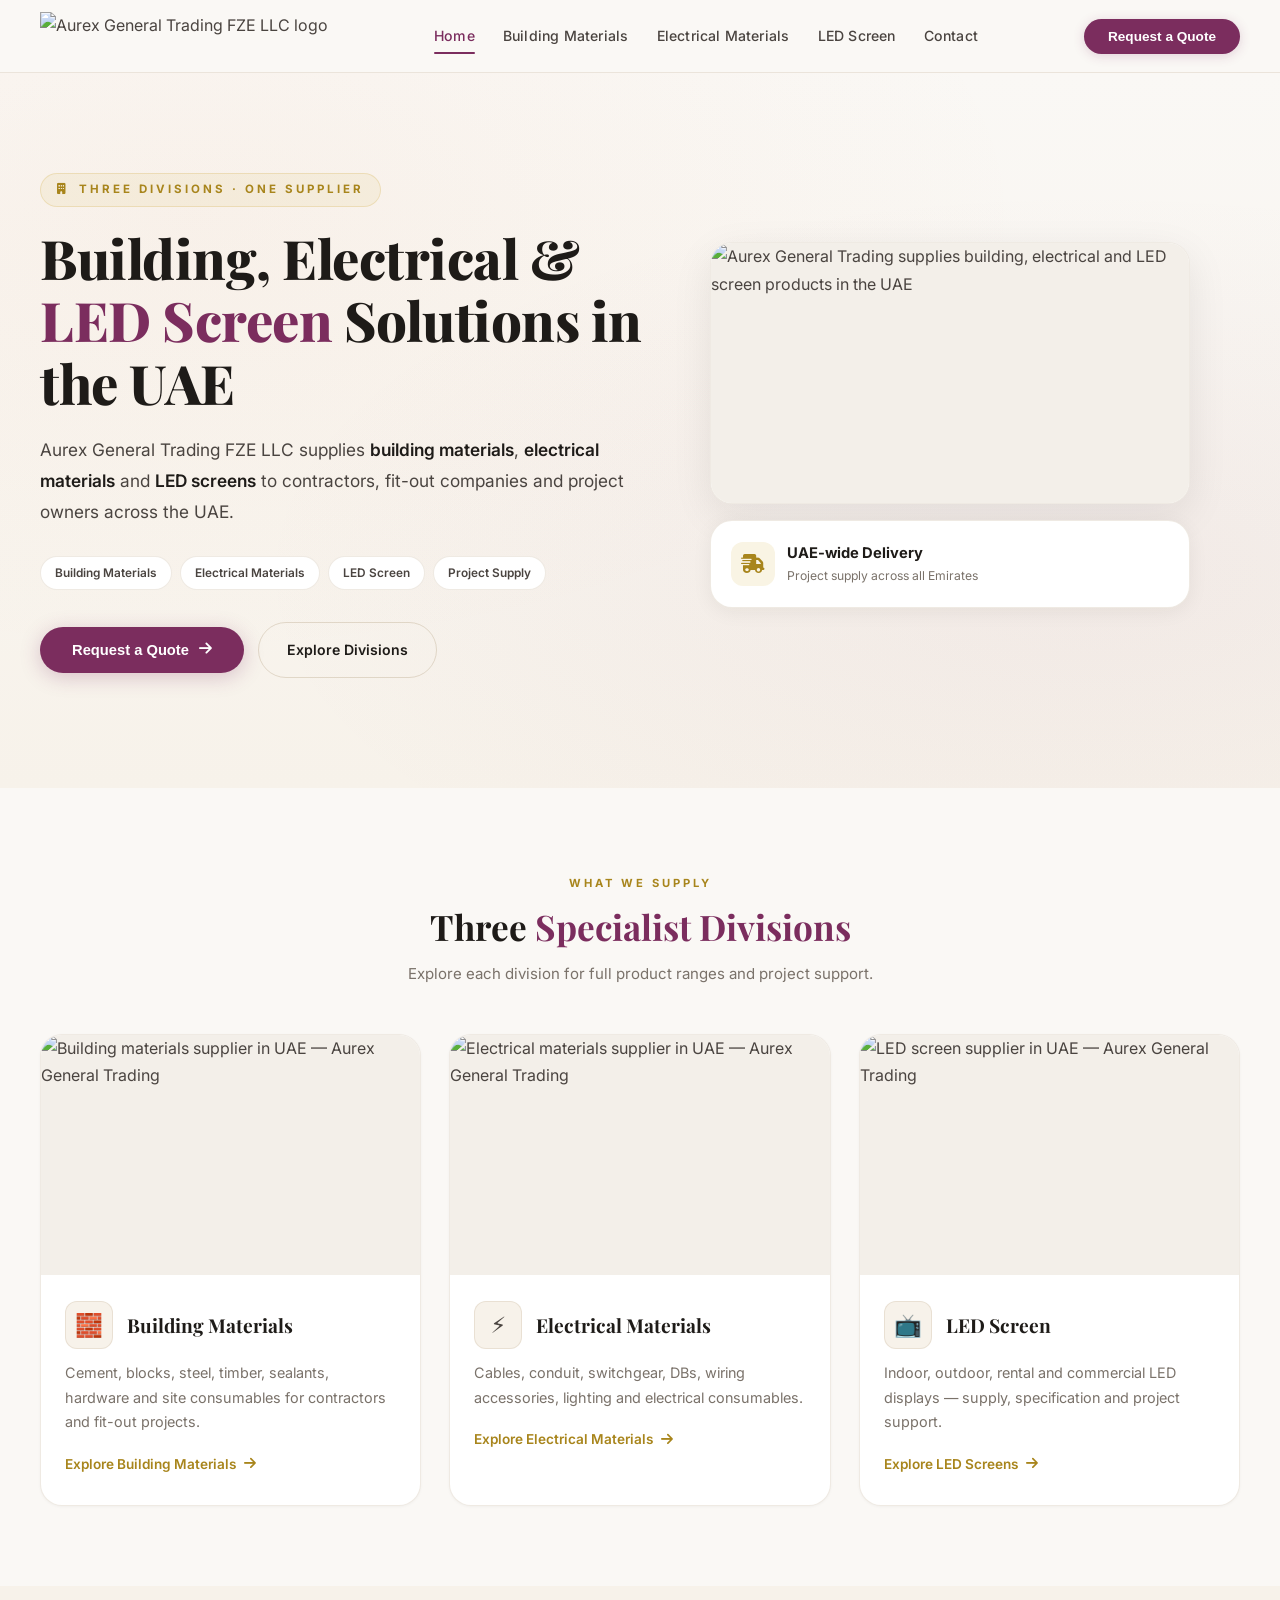
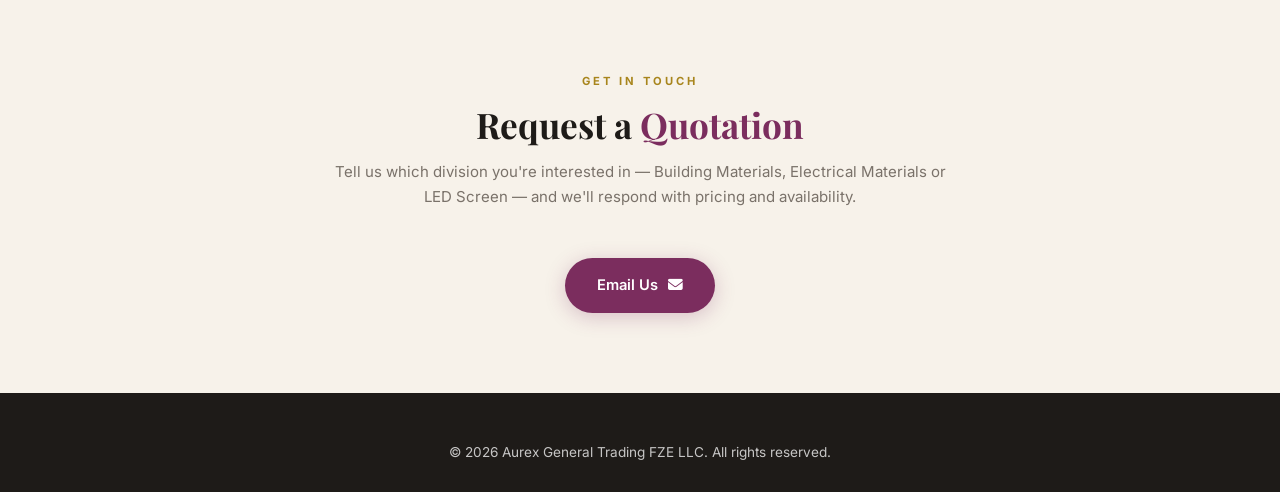
==== index.html @ 094a1a37 "Update index.html" ====
<!DOCTYPE html>
<html lang="en">
<head>
  <meta charset="UTF-8">
  <meta name="viewport" content="width=device-width, initial-scale=1.0, viewport-fit=cover">
  <title>Electrical, Building Materials & LED Screen Supplier in UAE | Aurex</title>
  <meta name="description" content="Aurex General Trading FZE LLC supplies building materials, electrical materials and LED screens across the UAE. Three specialist divisions — request a quotation.">
  <meta name="keywords" content="building materials supplier UAE, electrical materials supplier UAE, LED screen supplier UAE, Aurex General Trading">
  <meta name="robots" content="index, follow, max-image-preview:large">
  <meta name="author" content="Aurex General Trading FZE LLC">
  <meta name="theme-color" content="#7b2d5e">
  <link rel="canonical" href="https://aurexgeneraltrading.com/">

  <meta property="og:type" content="website">
  <meta property="og:url" content="https://aurexgeneraltrading.com/">
  <meta property="og:title" content="Electrical, Building Materials & LED Screen Supplier in UAE | Aurex">
  <meta property="og:description" content="Building materials, electrical materials and LED screens supplied across the UAE.">
  <meta property="og:image" content="https://aurexgeneraltrading.com/images/hero.jpg">
  <meta property="og:site_name" content="Aurex General Trading FZE LLC">
  <meta property="og:locale" content="en_AE">

  <meta name="twitter:card" content="summary_large_image">
  <meta name="twitter:title" content="Electrical, Building Materials & LED Screen Supplier in UAE | Aurex">
  <meta name="twitter:description" content="Three specialist divisions: Building Materials, Electrical Materials, LED Screen.">
  <meta name="twitter:image" content="https://aurexgeneraltrading.com/images/hero.jpg">

  <link rel="preconnect" href="https://fonts.googleapis.com">
  <link rel="preconnect" href="https://fonts.gstatic.com" crossorigin>
  <link href="https://fonts.googleapis.com/css2?family=Inter:opsz,wght@14..32,300;14..32,400;14..32,500;14..32,600;14..32,700;14..32,800&family=Playfair+Display:wght@600;700;800&display=swap" rel="stylesheet">
  <link rel="stylesheet" href="https://cdnjs.cloudflare.com/ajax/libs/font-awesome/6.5.0/css/all.min.css">
  <link rel="stylesheet" href="css/style.css">

  <script type="application/ld+json">
  {
    "@context": "https://schema.org",
    "@type": "Organization",
    "name": "Aurex General Trading FZE LLC",
    "url": "https://aurexgeneraltrading.com",
    "logo": "https://aurexgeneraltrading.com/images/logo.png",
    "description": "Supplier of building materials, electrical materials and LED screens in the UAE.",
    "address": {
      "@type": "PostalAddress",
      "addressCountry": "AE"
    }
  }
  </script>
</head>
<body>

  <header class="navbar" id="navbar">
    <nav class="nav-inner">
      <a href="/" class="nav-logo"><img src="images/logo.png" alt="Aurex General Trading FZE LLC logo"></a>
      <div class="nav-links">
        <a href="/" class="active">Home</a>
        <a href="building-materials.html">Building Materials</a>
        <a href="electrical-materials.html">Electrical Materials</a>
        <a href="led-screen.html">LED Screen</a>
        <a href="#contact">Contact</a>
      </div>
      <button class="nav-cta" onclick="location.href='#contact'">Request a Quote</button>
      <button class="menu-toggle" id="menuToggle" aria-label="Open menu" aria-expanded="false">
        <span></span><span></span><span></span>
      </button>
    </nav>
  </header>

  <div class="page-overlay" id="pageOverlay"></div>
  <aside class="mobile-panel" id="mobilePanel" aria-hidden="true">
    <button class="panel-close" id="panelClose" aria-label="Close menu">&times;</button>
    <a href="/">Home</a>
    <a href="building-materials.html">Building Materials</a>
    <a href="electrical-materials.html">Electrical Materials</a>
    <a href="led-screen.html">LED Screen</a>
    <a href="#contact">Contact</a>
    <a href="#contact" class="panel-cta">Request a Quote</a>
  </aside>

  <section class="hero">
    <div class="container">
      <div class="hero-grid">
        <div class="hero-content">
          <span class="hero-eyebrow"><i class="fa-solid fa-building"></i> Three Divisions · One Supplier</span>
          <h1>Building, Electrical &amp; <em>LED Screen</em> Solutions in the UAE</h1>
          <p class="hero-lead">
            Aurex General Trading FZE LLC supplies <strong>building materials</strong>,
            <strong>electrical materials</strong> and <strong>LED screens</strong> to
            contractors, fit-out companies and project owners across the UAE.
          </p>
          <div class="hero-tags">
            <span>Building Materials</span>
            <span>Electrical Materials</span>
            <span>LED Screen</span>
            <span>Project Supply</span>
          </div>
          <div class="hero-actions">
            <button class="btn-main" onclick="location.href='#contact'">
              Request a Quote <i class="fa-solid fa-arrow-right"></i>
            </button>
            <a href="#divisions" class="btn-ghost">Explore Divisions</a>
          </div>
        </div>
        <div class="hero-visual">
          <div class="hero-image-card">
            <img src="images/hero.jpg" alt="Aurex General Trading supplies building, electrical and LED screen products in the UAE">
          </div>
          <div class="visual-card">
            <div class="vc-header">
              <div class="vc-icon gold"><i class="fa-solid fa-truck-fast"></i></div>
              <div>
                <div class="vc-title">UAE-wide Delivery</div>
                <div class="vc-sub">Project supply across all Emirates</div>
              </div>
            </div>
          </div>
        </div>
      </div>
    </div>
  </section>

  <section class="section" id="divisions">
    <div class="container">
      <div class="section-head">
        <span class="tag">What We Supply</span>
        <h2>Three <em>Specialist Divisions</em></h2>
        <p>Explore each division for full product ranges and project support.</p>
      </div>
      <div class="category-grid">
        <a href="building-materials.html" class="cat-card">
          <img src="images/building-materials.jpg" alt="Building materials supplier in UAE — Aurex General Trading" class="cat-card-image" loading="lazy">
          <div class="cat-card-body">
            <div class="cat-head">
              <div class="cat-emoji">🧱</div>
              <h3>Building Materials</h3>
            </div>
            <p>Cement, blocks, steel, timber, sealants, hardware and site consumables for contractors and fit-out projects.</p>
            <span class="cat-link">Explore Building Materials <i class="fa-solid fa-arrow-right"></i></span>
          </div>
        </a>
        <a href="electrical-materials.html" class="cat-card">
          <img src="images/electrical-materials.jpg" alt="Electrical materials supplier in UAE — Aurex General Trading" class="cat-card-image" loading="lazy">
          <div class="cat-card-body">
            <div class="cat-head">
              <div class="cat-emoji">⚡</div>
              <h3>Electrical Materials</h3>
            </div>
            <p>Cables, conduit, switchgear, DBs, wiring accessories, lighting and electrical consumables.</p>
            <span class="cat-link">Explore Electrical Materials <i class="fa-solid fa-arrow-right"></i></span>
          </div>
        </a>
        <a href="led-screen.html" class="cat-card">
          <img src="images/led-screen.jpg" alt="LED screen supplier in UAE — Aurex General Trading" class="cat-card-image" loading="lazy">
          <div class="cat-card-body">
            <div class="cat-head">
              <div class="cat-emoji">📺</div>
              <h3>LED Screen</h3>
            </div>
            <p>Indoor, outdoor, rental and commercial LED displays — supply, specification and project support.</p>
            <span class="cat-link">Explore LED Screens <i class="fa-solid fa-arrow-right"></i></span>
          </div>
        </a>
      </div>
    </div>
  </section>

  <section class="section alt" id="contact">
    <div class="container">
      <div class="section-head">
        <span class="tag">Get in Touch</span>
        <h2>Request a <em>Quotation</em></h2>
        <p>Tell us which division you're interested in — Building Materials, Electrical Materials or LED Screen — and we'll respond with pricing and availability.</p>
      </div>
      <div style="text-align:center;">
        <a href="mailto:info@aurexgeneraltrading.com" class="btn-main">
          Email Us <i class="fa-solid fa-envelope"></i>
        </a>
      </div>
    </div>
  </section>

  <footer class="footer">
    <div class="container">
      <p>&copy; 2026 Aurex General Trading FZE LLC. All rights reserved.</p>
    </div>
  </footer>

  <script src="js/main.js"></script>
</body>
</html>
---- css/style.css ----
* { margin: 0; padding: 0; box-sizing: border-box; }

:root {
  --bg-page: #faf8f5;
  --bg-card: #ffffff;
  --bg-soft: #f3efe9;
  --bg-warm: #f7f2ea;
  --gold: #c9a227;
  --gold-dark: #a8851c;
  --gold-light: #e8d5a3;
  --plum: #7b2d5e;
  --plum-dark: #5c1f45;
  --text-dark: #1e1b18;
  --text-body: #4a4440;
  --text-soft: #7a726a;
  --border: rgba(180, 160, 130, 0.22);
  --border-strong: rgba(180, 160, 130, 0.35);
  --shadow-sm: 0 1px 3px rgba(30, 27, 24, 0.04);
  --shadow-md: 0 4px 20px rgba(30, 27, 24, 0.06);
  --shadow-lg: 0 12px 40px rgba(30, 27, 24, 0.08);
  --radius-sm: 8px;
  --radius-md: 14px;
  --radius-lg: 22px;
  --font-display: 'Playfair Display', Georgia, serif;
  --font-body: 'Inter', system-ui, sans-serif;
}

html { scroll-behavior: smooth; scroll-padding-top: 90px; }

body {
  font-family: var(--font-body);
  background-color: var(--bg-page);
  color: var(--text-body);
  line-height: 1.7;
  overflow-x: hidden;
  -webkit-font-smoothing: antialiased;
}

img { max-width: 100%; height: auto; display: block; }
a { text-decoration: none; color: inherit; }

.container { width: 100%; max-width: 1240px; margin: 0 auto; padding: 0 20px; }

/* ============ NAVBAR ============ */
.navbar {
  position: sticky; top: 0; z-index: 1000;
  background: rgba(250, 248, 245, 0.92);
  backdrop-filter: blur(20px);
  -webkit-backdrop-filter: blur(20px);
  border-bottom: 1px solid var(--border);
  transition: box-shadow 0.3s ease;
}
.navbar.scrolled { box-shadow: var(--shadow-md); }
.nav-inner {
  display: flex; align-items: center; justify-content: space-between;
  padding: 12px 20px; max-width: 1240px; margin: 0 auto;
}
.nav-logo { display: flex; align-items: center; gap: 12px; flex-shrink: 0; }
.nav-logo img { height: 48px; width: auto; object-fit: contain; }

.nav-links { display: none; align-items: center; gap: 28px; }
.nav-links a {
  font-size: 0.88rem; font-weight: 500; color: var(--text-body);
  letter-spacing: 0.2px; position: relative; padding: 4px 0;
  transition: color 0.25s ease;
}
.nav-links a::after {
  content: ''; position: absolute; bottom: -2px; left: 0;
  width: 0; height: 2px; background: var(--gold);
  transition: width 0.3s ease; border-radius: 2px;
}
.nav-links a:hover { color: var(--gold-dark); }
.nav-links a:hover::after { width: 100%; }
.nav-links a.active { color: var(--plum); }
.nav-links a.active::after { width: 100%; background: var(--plum); }

.nav-cta {
  display: none; background: var(--plum); color: #fff;
  padding: 10px 24px; border-radius: 50px;
  font-size: 0.85rem; font-weight: 600;
  transition: all 0.3s ease; border: none; cursor: pointer;
  box-shadow: 0 2px 12px rgba(123, 45, 94, 0.2);
}
.nav-cta:hover {
  background: var(--plum-dark); transform: translateY(-1px);
  box-shadow: 0 4px 20px rgba(123, 45, 94, 0.3);
}

.menu-toggle {
  display: flex; flex-direction: column; justify-content: center;
  align-items: center; gap: 5px; width: 42px; height: 42px;
  background: var(--bg-soft); border: 1px solid var(--border);
  border-radius: var(--radius-sm); cursor: pointer;
}
.menu-toggle span {
  display: block; width: 20px; height: 2px;
  background: var(--text-dark); border-radius: 2px;
}

.mobile-panel {
  position: fixed; top: 0; right: -100%;
  width: 85%; max-width: 340px; height: 100vh; height: 100dvh;
  background: var(--bg-card); z-index: 1002;
  padding: 72px 28px 32px;
  box-shadow: -12px 0 50px rgba(30, 27, 24, 0.12);
  transition: right 0.35s cubic-bezier(0.4, 0, 0.2, 1);
  overflow-y: auto;
}
.mobile-panel.open { right: 0; }
.mobile-panel a {
  display: block; padding: 16px 0; font-size: 1rem;
  font-weight: 500; color: var(--text-body);
  border-bottom: 1px solid var(--border);
}
.mobile-panel a:hover { color: var(--gold-dark); padding-left: 8px; }
.mobile-panel .panel-cta {
  display: block; margin-top: 28px; background: var(--plum);
  color: #fff; text-align: center; padding: 16px;
  border-radius: 50px; font-weight: 600; border-bottom: none;
}
.panel-close {
  position: absolute; top: 18px; right: 20px;
  width: 40px; height: 40px; background: var(--bg-soft);
  border: none; border-radius: 50%; font-size: 24px;
  color: var(--text-dark); cursor: pointer;
  display: flex; align-items: center; justify-content: center;
}
.page-overlay {
  position: fixed; inset: 0; background: rgba(30, 27, 24, 0.35);
  z-index: 1001; opacity: 0; visibility: hidden;
  transition: opacity 0.3s ease, visibility 0.3s ease;
}
.page-overlay.show { opacity: 1; visibility: visible; }

/* ============ HERO ============ */
.hero {
  padding: 72px 0 80px;
  background:
    radial-gradient(ellipse at 15% 20%, rgba(224, 123, 57, 0.05) 0%, transparent 55%),
    radial-gradient(ellipse at 85% 70%, rgba(123, 45, 94, 0.05) 0%, transparent 55%),
    linear-gradient(180deg, var(--bg-page) 0%, var(--bg-warm) 100%);
  position: relative;
}
.hero-grid { display: flex; flex-direction: column; gap: 48px; align-items: center; }
.hero-content { max-width: 680px; }
.hero-eyebrow {
  display: inline-flex; align-items: center; gap: 10px;
  font-size: 0.72rem; font-weight: 700; letter-spacing: 3px;
  text-transform: uppercase; color: var(--gold-dark);
  margin-bottom: 20px; padding: 6px 16px;
  background: rgba(201, 162, 39, 0.08); border-radius: 50px;
  border: 1px solid rgba(201, 162, 39, 0.2);
}
.hero h1 {
  font-family: var(--font-display); font-size: 2.3rem;
  font-weight: 800; line-height: 1.15; color: var(--text-dark);
  margin-bottom: 20px; letter-spacing: -0.5px;
}
.hero h1 em { font-style: normal; color: var(--plum); }
.hero-lead {
  font-size: 1rem; color: var(--text-body);
  line-height: 1.8; margin-bottom: 28px;
}
.hero-lead strong { color: var(--text-dark); font-weight: 600; }
.hero-tags { display: flex; flex-wrap: wrap; gap: 8px; margin-bottom: 32px; }
.hero-tags span {
  font-size: 0.74rem; font-weight: 600; color: var(--text-body);
  padding: 6px 14px; background: var(--bg-card);
  border: 1px solid var(--border); border-radius: 50px;
}
.hero-actions { display: flex; flex-wrap: wrap; gap: 14px; align-items: center; }

.btn-main {
  display: inline-flex; align-items: center; gap: 10px;
  background: var(--plum); color: #fff; padding: 15px 32px;
  border-radius: 50px; font-weight: 600; font-size: 0.92rem;
  border: none; cursor: pointer;
  transition: all 0.3s ease; box-shadow: 0 4px 20px rgba(123, 45, 94, 0.25);
}
.btn-main:hover {
  background: var(--plum-dark); transform: translateY(-2px);
  box-shadow: 0 8px 30px rgba(123, 45, 94, 0.35);
}
.btn-main i { transition: transform 0.3s ease; }
.btn-main:hover i { transform: translateX(4px); }

.btn-ghost {
  display: inline-flex; align-items: center; gap: 8px;
  background: transparent; color: var(--text-dark);
  padding: 15px 28px; border-radius: 50px; font-weight: 600;
  font-size: 0.88rem; border: 1.5px solid var(--border-strong);
  cursor: pointer; transition: all 0.3s ease;
}
.btn-ghost:hover {
  border-color: var(--gold); background: rgba(201, 162, 39, 0.06);
  color: var(--gold-dark);
}

.hero-visual { width: 100%; max-width: 480px; display: flex; flex-direction: column; gap: 16px; }
.hero-image-card {
  border-radius: var(--radius-lg); overflow: hidden;
  box-shadow: var(--shadow-lg); border: 1px solid var(--border);
  background: var(--bg-card);
}
.hero-image-card img { width: 100%; height: 260px; object-fit: cover; background: var(--bg-soft); }

.visual-card {
  background: var(--bg-card); border: 1px solid var(--border);
  border-radius: var(--radius-lg); padding: 20px;
  box-shadow: var(--shadow-md);
}
.visual-card .vc-header { display: flex; align-items: center; gap: 12px; }
.visual-card .vc-icon {
  width: 44px; height: 44px; border-radius: 12px;
  display: flex; align-items: center; justify-content: center;
  font-size: 1.2rem;
}
.vc-icon.gold { background: rgba(201, 162, 39, 0.12); color: var(--gold-dark); }
.visual-card .vc-title { font-weight: 700; font-size: 0.92rem; color: var(--text-dark); }
.visual-card .vc-sub { font-size: 0.76rem; color: var(--text-soft); }

/* ============ SECTION HEADS ============ */
.section-head { text-align: center; max-width: 640px; margin: 0 auto 48px; }
.section-head .tag {
  display: inline-block; font-size: 0.7rem; font-weight: 700;
  letter-spacing: 3px; text-transform: uppercase;
  color: var(--gold-dark); margin-bottom: 12px;
}
.section-head h2 {
  font-family: var(--font-display); font-size: 1.9rem;
  font-weight: 700; color: var(--text-dark);
  line-height: 1.25; margin-bottom: 12px;
}
.section-head h2 em { font-style: normal; color: var(--plum); }
.section-head p { font-size: 0.94rem; color: var(--text-soft); }

/* ============ CATEGORY CARDS ============ */
.category-grid { display: flex; flex-direction: column; gap: 24px; }
.cat-card {
  background: var(--bg-card); border: 1px solid var(--border);
  border-radius: var(--radius-lg); overflow: hidden;
  transition: transform 0.35s ease, box-shadow 0.35s ease, border-color 0.35s ease;
  box-shadow: var(--shadow-sm); display: block; color: inherit;
}
.cat-card:hover {
  transform: translateY(-5px); box-shadow: var(--shadow-lg);
  border-color: rgba(201, 162, 39, 0.3);
}
.cat-card-image {
  width: 100%; height: 220px; object-fit: cover;
  background: var(--bg-soft); transition: transform 0.5s ease;
}
.cat-card:hover .cat-card-image { transform: scale(1.04); }
.cat-card-body { padding: 26px 24px 28px; }
.cat-head { display: flex; align-items: center; gap: 14px; margin-bottom: 12px; }
.cat-emoji {
  width: 48px; height: 48px; border-radius: 12px;
  display: flex; align-items: center; justify-content: center;
  font-size: 1.4rem; background: var(--bg-warm); border: 1px solid var(--border);
}
.cat-card h3 {
  font-family: var(--font-display); font-size: 1.2rem;
  font-weight: 700; color: var(--text-dark);
}
.cat-card p { font-size: 0.9rem; color: var(--text-soft); line-height: 1.7; margin-top: 4px; }
.cat-link {
  display: inline-flex; align-items: center; gap: 8px;
  margin-top: 18px; font-size: 0.85rem; font-weight: 600;
  color: var(--gold-dark); transition: gap 0.25s ease;
}
.cat-card:hover .cat-link { gap: 14px; }

/* ============ SECTIONS ============ */
.section { padding: 80px 0; }
.section.alt { background: var(--bg-warm); }

/* ============ FOOTER ============ */
.footer {
  background: var(--text-dark); color: rgba(255, 255, 255, 0.75);
  padding: 48px 0 28px; text-align: center;
}
.footer p { font-size: 0.85rem; }

/* ============ RESPONSIVE ============ */
@media (min-width: 768px) {
  .nav-links { display: flex; }
  .nav-cta { display: inline-flex; }
  .menu-toggle { display: none; }
  .hero { padding: 100px 0 110px; }
  .hero h1 { font-size: 3rem; }
  .hero-lead { font-size: 1.08rem; }
  .section-head h2 { font-size: 2.2rem; }
  .category-grid { display: grid; grid-template-columns: repeat(2, 1fr); gap: 28px; }
}
@media (min-width: 1024px) {
  .hero-grid { display: grid; grid-template-columns: 1.15fr 1fr; gap: 60px; align-items: center; }
  .hero h1 { font-size: 3.4rem; }
  .category-grid { grid-template-columns: repeat(3, 1fr); }
  .cat-card-image { height: 240px; }
               }
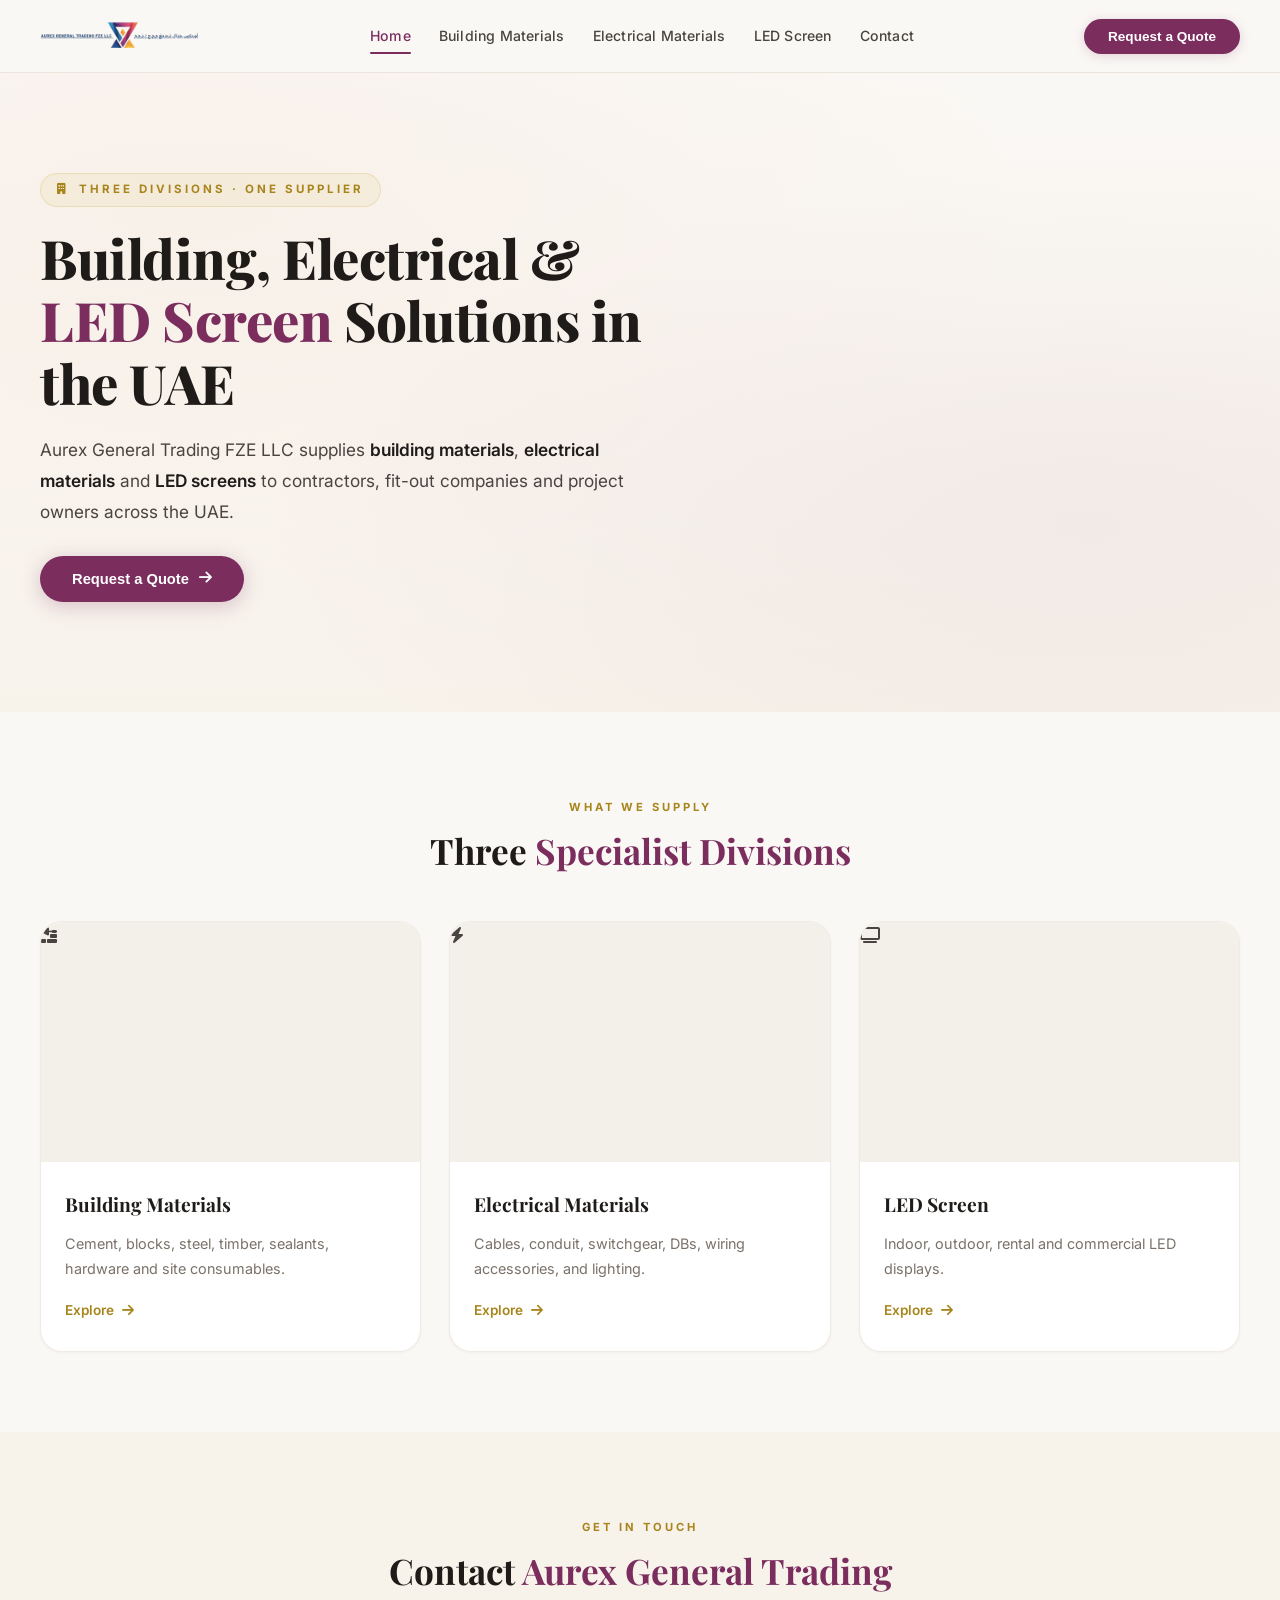
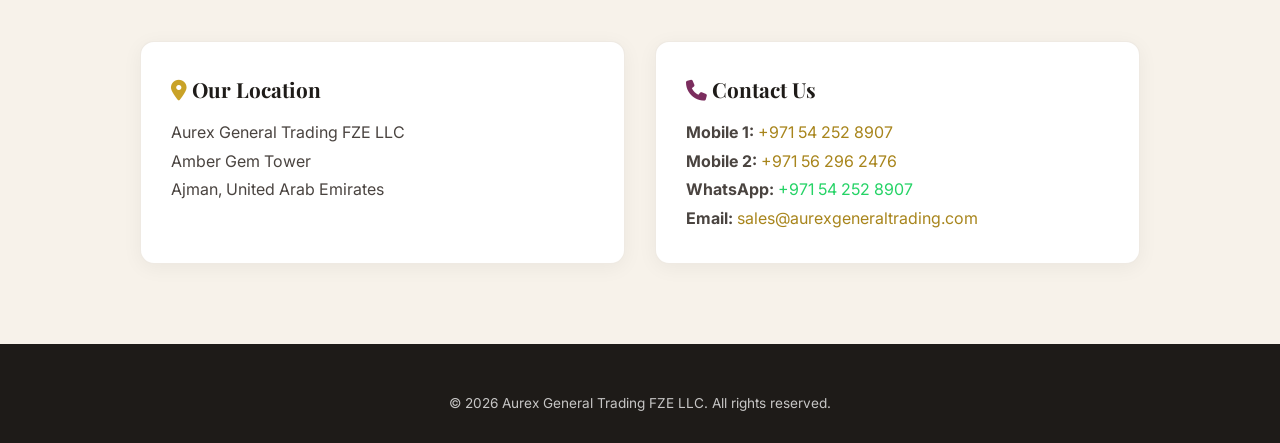
==== commit e4948fcd: "Update index.html" ====
--- a/index.html
+++ b/index.html
@@ -2,56 +2,22 @@
 <html lang="en">
 <head>
   <meta charset="UTF-8">
-  <meta name="viewport" content="width=device-width, initial-scale=1.0, viewport-fit=cover">
+  <meta name="viewport" content="width=device-width, initial-scale=1.0">
   <title>Electrical, Building Materials & LED Screen Supplier in UAE | Aurex</title>
-  <meta name="description" content="Aurex General Trading FZE LLC supplies building materials, electrical materials and LED screens across the UAE. Three specialist divisions — request a quotation.">
-  <meta name="keywords" content="building materials supplier UAE, electrical materials supplier UAE, LED screen supplier UAE, Aurex General Trading">
-  <meta name="robots" content="index, follow, max-image-preview:large">
-  <meta name="author" content="Aurex General Trading FZE LLC">
-  <meta name="theme-color" content="#7b2d5e">
-  <link rel="canonical" href="https://aurexgeneraltrading.com/">
-
-  <meta property="og:type" content="website">
-  <meta property="og:url" content="https://aurexgeneraltrading.com/">
-  <meta property="og:title" content="Electrical, Building Materials & LED Screen Supplier in UAE | Aurex">
-  <meta property="og:description" content="Building materials, electrical materials and LED screens supplied across the UAE.">
-  <meta property="og:image" content="https://aurexgeneraltrading.com/images/hero.jpg">
-  <meta property="og:site_name" content="Aurex General Trading FZE LLC">
-  <meta property="og:locale" content="en_AE">
-
-  <meta name="twitter:card" content="summary_large_image">
-  <meta name="twitter:title" content="Electrical, Building Materials & LED Screen Supplier in UAE | Aurex">
-  <meta name="twitter:description" content="Three specialist divisions: Building Materials, Electrical Materials, LED Screen.">
-  <meta name="twitter:image" content="https://aurexgeneraltrading.com/images/hero.jpg">
-
+  <meta name="description" content="Aurex General Trading FZE LLC supplies building materials, electrical materials and LED screens across the UAE.">
   <link rel="preconnect" href="https://fonts.googleapis.com">
   <link rel="preconnect" href="https://fonts.gstatic.com" crossorigin>
   <link href="https://fonts.googleapis.com/css2?family=Inter:opsz,wght@14..32,300;14..32,400;14..32,500;14..32,600;14..32,700;14..32,800&family=Playfair+Display:wght@600;700;800&display=swap" rel="stylesheet">
   <link rel="stylesheet" href="https://cdnjs.cloudflare.com/ajax/libs/font-awesome/6.5.0/css/all.min.css">
   <link rel="stylesheet" href="css/style.css">
-
-  <script type="application/ld+json">
-  {
-    "@context": "https://schema.org",
-    "@type": "Organization",
-    "name": "Aurex General Trading FZE LLC",
-    "url": "https://aurexgeneraltrading.com",
-    "logo": "https://aurexgeneraltrading.com/images/logo.png",
-    "description": "Supplier of building materials, electrical materials and LED screens in the UAE.",
-    "address": {
-      "@type": "PostalAddress",
-      "addressCountry": "AE"
-    }
-  }
-  </script>
 </head>
 <body>
 
   <header class="navbar" id="navbar">
     <nav class="nav-inner">
-      <a href="/" class="nav-logo"><img src="images/logo.png" alt="Aurex General Trading FZE LLC logo"></a>
+      <a href="index.html" class="nav-logo"><img src="logo.png" alt="Aurex General Trading FZE LLC"></a>
       <div class="nav-links">
-        <a href="/" class="active">Home</a>
+        <a href="index.html" class="active">Home</a>
         <a href="building-materials.html">Building Materials</a>
         <a href="electrical-materials.html">Electrical Materials</a>
         <a href="led-screen.html">LED Screen</a>
@@ -67,12 +33,11 @@
   <div class="page-overlay" id="pageOverlay"></div>
   <aside class="mobile-panel" id="mobilePanel" aria-hidden="true">
     <button class="panel-close" id="panelClose" aria-label="Close menu">&times;</button>
-    <a href="/">Home</a>
+    <a href="index.html">Home</a>
     <a href="building-materials.html">Building Materials</a>
     <a href="electrical-materials.html">Electrical Materials</a>
     <a href="led-screen.html">LED Screen</a>
     <a href="#contact">Contact</a>
-    <a href="#contact" class="panel-cta">Request a Quote</a>
   </aside>
 
   <section class="hero">
@@ -81,36 +46,9 @@
         <div class="hero-content">
           <span class="hero-eyebrow"><i class="fa-solid fa-building"></i> Three Divisions · One Supplier</span>
           <h1>Building, Electrical &amp; <em>LED Screen</em> Solutions in the UAE</h1>
-          <p class="hero-lead">
-            Aurex General Trading FZE LLC supplies <strong>building materials</strong>,
-            <strong>electrical materials</strong> and <strong>LED screens</strong> to
-            contractors, fit-out companies and project owners across the UAE.
-          </p>
-          <div class="hero-tags">
-            <span>Building Materials</span>
-            <span>Electrical Materials</span>
-            <span>LED Screen</span>
-            <span>Project Supply</span>
-          </div>
+          <p class="hero-lead">Aurex General Trading FZE LLC supplies <strong>building materials</strong>, <strong>electrical materials</strong> and <strong>LED screens</strong> to contractors, fit-out companies and project owners across the UAE.</p>
           <div class="hero-actions">
-            <button class="btn-main" onclick="location.href='#contact'">
-              Request a Quote <i class="fa-solid fa-arrow-right"></i>
-            </button>
-            <a href="#divisions" class="btn-ghost">Explore Divisions</a>
-          </div>
-        </div>
-        <div class="hero-visual">
-          <div class="hero-image-card">
-            <img src="images/hero.jpg" alt="Aurex General Trading supplies building, electrical and LED screen products in the UAE">
-          </div>
-          <div class="visual-card">
-            <div class="vc-header">
-              <div class="vc-icon gold"><i class="fa-solid fa-truck-fast"></i></div>
-              <div>
-                <div class="vc-title">UAE-wide Delivery</div>
-                <div class="vc-sub">Project supply across all Emirates</div>
-              </div>
-            </div>
+            <button class="btn-main" onclick="location.href='#contact'">Request a Quote <i class="fa-solid fa-arrow-right"></i></button>
           </div>
         </div>
       </div>
@@ -122,67 +60,68 @@
       <div class="section-head">
         <span class="tag">What We Supply</span>
         <h2>Three <em>Specialist Divisions</em></h2>
-        <p>Explore each division for full product ranges and project support.</p>
       </div>
       <div class="category-grid">
         <a href="building-materials.html" class="cat-card">
-          <img src="images/building-materials.jpg" alt="Building materials supplier in UAE — Aurex General Trading" class="cat-card-image" loading="lazy">
+          <div class="cat-card-image"><i class="fa-solid fa-trowel-bricks"></i></div>
           <div class="cat-card-body">
-            <div class="cat-head">
-              <div class="cat-emoji">🧱</div>
-              <h3>Building Materials</h3>
-            </div>
-            <p>Cement, blocks, steel, timber, sealants, hardware and site consumables for contractors and fit-out projects.</p>
-            <span class="cat-link">Explore Building Materials <i class="fa-solid fa-arrow-right"></i></span>
+            <div class="cat-head"><h3>Building Materials</h3></div>
+            <p>Cement, blocks, steel, timber, sealants, hardware and site consumables.</p>
+            <span class="cat-link">Explore <i class="fa-solid fa-arrow-right"></i></span>
           </div>
         </a>
         <a href="electrical-materials.html" class="cat-card">
-          <img src="images/electrical-materials.jpg" alt="Electrical materials supplier in UAE — Aurex General Trading" class="cat-card-image" loading="lazy">
+          <div class="cat-card-image"><i class="fa-solid fa-bolt"></i></div>
           <div class="cat-card-body">
-            <div class="cat-head">
-              <div class="cat-emoji">⚡</div>
-              <h3>Electrical Materials</h3>
-            </div>
-            <p>Cables, conduit, switchgear, DBs, wiring accessories, lighting and electrical consumables.</p>
-            <span class="cat-link">Explore Electrical Materials <i class="fa-solid fa-arrow-right"></i></span>
+            <div class="cat-head"><h3>Electrical Materials</h3></div>
+            <p>Cables, conduit, switchgear, DBs, wiring accessories, and lighting.</p>
+            <span class="cat-link">Explore <i class="fa-solid fa-arrow-right"></i></span>
           </div>
         </a>
         <a href="led-screen.html" class="cat-card">
-          <img src="images/led-screen.jpg" alt="LED screen supplier in UAE — Aurex General Trading" class="cat-card-image" loading="lazy">
+          <div class="cat-card-image"><i class="fa-solid fa-tv"></i></div>
           <div class="cat-card-body">
-            <div class="cat-head">
-              <div class="cat-emoji">📺</div>
-              <h3>LED Screen</h3>
-            </div>
-            <p>Indoor, outdoor, rental and commercial LED displays — supply, specification and project support.</p>
-            <span class="cat-link">Explore LED Screens <i class="fa-solid fa-arrow-right"></i></span>
+            <div class="cat-head"><h3>LED Screen</h3></div>
+            <p>Indoor, outdoor, rental and commercial LED displays.</p>
+            <span class="cat-link">Explore <i class="fa-solid fa-arrow-right"></i></span>
           </div>
         </a>
       </div>
     </div>
   </section>
 
+  <!-- CONTACT SECTION -->
   <section class="section alt" id="contact">
     <div class="container">
       <div class="section-head">
         <span class="tag">Get in Touch</span>
-        <h2>Request a <em>Quotation</em></h2>
-        <p>Tell us which division you're interested in — Building Materials, Electrical Materials or LED Screen — and we'll respond with pricing and availability.</p>
+        <h2>Contact <em>Aurex General Trading</em></h2>
       </div>
-      <div style="text-align:center;">
-        <a href="mailto:info@aurexgeneraltrading.com" class="btn-main">
-          Email Us <i class="fa-solid fa-envelope"></i>
-        </a>
+      <div style="display: flex; flex-wrap: wrap; gap: 30px; justify-content: center; max-width: 1000px; margin: 0 auto;">
+        <div style="flex: 1; min-width: 300px; background: #fff; padding: 30px; border-radius: 14px; box-shadow: 0 4px 20px rgba(0,0,0,0.05); border: 1px solid var(--border);">
+          <h3 style="font-family: var(--font-display); font-size: 1.3rem; color: var(--text-dark); margin-bottom: 10px;"><i class="fa-solid fa-location-dot" style="color: var(--gold);"></i> Our Location</h3>
+          <p style="color: var(--text-body); line-height: 1.8;">
+            Aurex General Trading FZE LLC<br>
+            Amber Gem Tower<br>
+            Ajman, United Arab Emirates
+          </p>
+        </div>
+        <div style="flex: 1; min-width: 300px; background: #fff; padding: 30px; border-radius: 14px; box-shadow: 0 4px 20px rgba(0,0,0,0.05); border: 1px solid var(--border);">
+          <h3 style="font-family: var(--font-display); font-size: 1.3rem; color: var(--text-dark); margin-bottom: 10px;"><i class="fa-solid fa-phone" style="color: var(--plum);"></i> Contact Us</h3>
+          <p style="color: var(--text-body); line-height: 1.8;">
+            <strong>Mobile 1:</strong> <a href="tel:+971542528907" style="color: var(--gold-dark);">+971 54 252 8907</a><br>
+            <strong>Mobile 2:</strong> <a href="tel:+971562962476" style="color: var(--gold-dark);">+971 56 296 2476</a><br>
+            <strong>WhatsApp:</strong> <a href="https://wa.me/971542528907" target="_blank" style="color: #25D366;">+971 54 252 8907</a><br>
+            <strong>Email:</strong> <a href="mailto:sales@aurexgeneraltrading.com" style="color: var(--gold-dark);">sales@aurexgeneraltrading.com</a>
+          </p>
+        </div>
       </div>
     </div>
   </section>
 
   <footer class="footer">
-    <div class="container">
-      <p>&copy; 2026 Aurex General Trading FZE LLC. All rights reserved.</p>
-    </div>
+    <div class="container"><p>&copy; 2026 Aurex General Trading FZE LLC. All rights reserved.</p></div>
   </footer>
-
   <script src="js/main.js"></script>
 </body>
 </html>
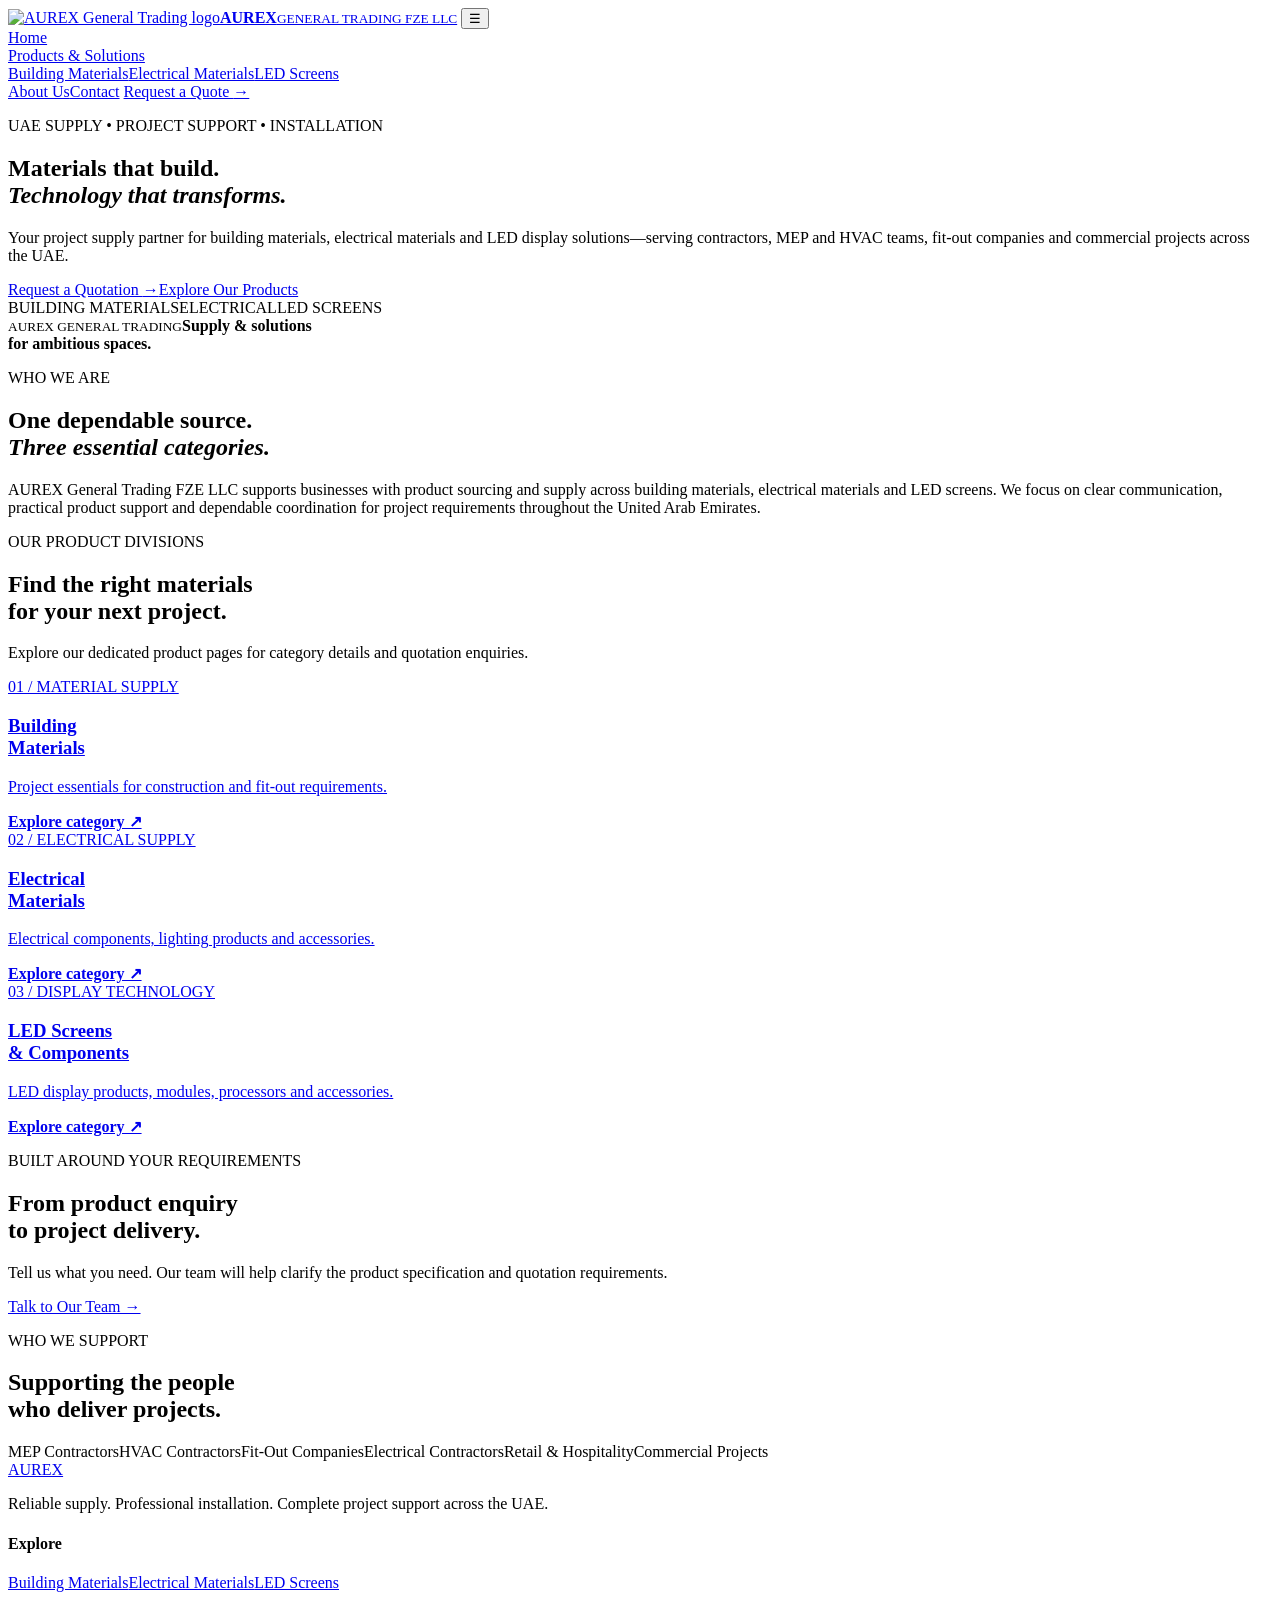
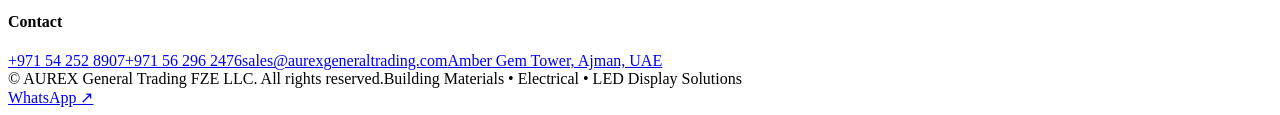
==== commit 5464d216: "Add files via upload" ====
--- a/index.html
+++ b/index.html
@@ -1,127 +1,70 @@
-<!DOCTYPE html>
-<html lang="en">
-<head>
-  <meta charset="UTF-8">
-  <meta name="viewport" content="width=device-width, initial-scale=1.0">
-  <title>Electrical, Building Materials & LED Screen Supplier in UAE | Aurex</title>
-  <meta name="description" content="Aurex General Trading FZE LLC supplies building materials, electrical materials and LED screens across the UAE.">
-  <link rel="preconnect" href="https://fonts.googleapis.com">
-  <link rel="preconnect" href="https://fonts.gstatic.com" crossorigin>
-  <link href="https://fonts.googleapis.com/css2?family=Inter:opsz,wght@14..32,300;14..32,400;14..32,500;14..32,600;14..32,700;14..32,800&family=Playfair+Display:wght@600;700;800&display=swap" rel="stylesheet">
-  <link rel="stylesheet" href="https://cdnjs.cloudflare.com/ajax/libs/font-awesome/6.5.0/css/all.min.css">
-  <link rel="stylesheet" href="css/style.css">
-</head>
-<body>
+<!doctype html>
+<html lang="en"><head><title>AUREX General Trading UAE | Building Materials, Electrical Materials & LED Screens</title>
+<meta name="description" content="AUREX General Trading FZE LLC supplies building materials, electrical materials and LED screens in the UAE. Contact our Ajman team for product enquiries and quotations.">
+<meta name="robots" content="index, follow">
+<link rel="canonical" href="https://www.aurexgeneraltrading.com/">
+<meta charset="UTF-8">
+<meta name="viewport" content="width=device-width, initial-scale=1.0">
+<meta name="theme-color" content="#07111f">
+<link rel="preconnect" href="https://fonts.googleapis.com">
+<link rel="preconnect" href="https://fonts.gstatic.com" crossorigin>
+<link href="https://fonts.googleapis.com/css2?family=DM+Sans:wght@400;500;600;700;800&family=Manrope:wght@400;500;600;700;800&display=swap" rel="stylesheet">
+<link rel="stylesheet" href="style.css">
+<link rel="icon" type="image/png" href="assets/aurex-logo.png">
 
-  <header class="navbar" id="navbar">
-    <nav class="nav-inner">
-      <a href="index.html" class="nav-logo"><img src="logo.png" alt="Aurex General Trading FZE LLC"></a>
-      <div class="nav-links">
-        <a href="index.html" class="active">Home</a>
-        <a href="building-materials.html">Building Materials</a>
-        <a href="electrical-materials.html">Electrical Materials</a>
-        <a href="led-screen.html">LED Screen</a>
-        <a href="#contact">Contact</a>
-      </div>
-      <button class="nav-cta" onclick="location.href='#contact'">Request a Quote</button>
-      <button class="menu-toggle" id="menuToggle" aria-label="Open menu" aria-expanded="false">
-        <span></span><span></span><span></span>
-      </button>
-    </nav>
-  </header>
-
-  <div class="page-overlay" id="pageOverlay"></div>
-  <aside class="mobile-panel" id="mobilePanel" aria-hidden="true">
-    <button class="panel-close" id="panelClose" aria-label="Close menu">&times;</button>
+<script type="application/ld+json">
+{
+ "@context":"https://schema.org",
+ "@type":"Organization",
+ "name":"AUREX General Trading FZE LLC",
+ "url":"https://www.aurexgeneraltrading.com/",
+ "logo":"https://www.aurexgeneraltrading.com/assets/aurex-logo.png",
+ "email":"sales@aurexgeneraltrading.com",
+ "telephone":["+971542528907","+971562962476"],
+ "address":{"@type":"PostalAddress","streetAddress":"Office CWS-1V-224656, 26th Floor, Amber Gem Tower, Sheikh Khalifa Street","addressLocality":"Ajman","addressCountry":"AE"}
+}
+</script>
+</head><body><header class="header">
+  <a class="brand" href="index.html"><img src="assets/aurex-logo.png" alt="AUREX General Trading logo"><span><b>AUREX</b><small>GENERAL TRADING FZE LLC</small></span></a>
+  <button class="menu" aria-label="Open navigation" aria-expanded="false">☰</button>
+  <nav class="nav">
     <a href="index.html">Home</a>
-    <a href="building-materials.html">Building Materials</a>
-    <a href="electrical-materials.html">Electrical Materials</a>
-    <a href="led-screen.html">LED Screen</a>
-    <a href="#contact">Contact</a>
-  </aside>
-
-  <section class="hero">
-    <div class="container">
-      <div class="hero-grid">
-        <div class="hero-content">
-          <span class="hero-eyebrow"><i class="fa-solid fa-building"></i> Three Divisions · One Supplier</span>
-          <h1>Building, Electrical &amp; <em>LED Screen</em> Solutions in the UAE</h1>
-          <p class="hero-lead">Aurex General Trading FZE LLC supplies <strong>building materials</strong>, <strong>electrical materials</strong> and <strong>LED screens</strong> to contractors, fit-out companies and project owners across the UAE.</p>
-          <div class="hero-actions">
-            <button class="btn-main" onclick="location.href='#contact'">Request a Quote <i class="fa-solid fa-arrow-right"></i></button>
-          </div>
-        </div>
-      </div>
+    <div class="navdrop"><a href="index.html#products">Products &amp; Solutions</a>
+      <div class="dropdown"><a href="building-materials.html">Building Materials</a><a href="electrical-materials.html">Electrical Materials</a><a href="led-screens.html">LED Screens</a></div>
     </div>
-  </section>
-
-  <section class="section" id="divisions">
-    <div class="container">
-      <div class="section-head">
-        <span class="tag">What We Supply</span>
-        <h2>Three <em>Specialist Divisions</em></h2>
-      </div>
-      <div class="category-grid">
-        <a href="building-materials.html" class="cat-card">
-          <div class="cat-card-image"><i class="fa-solid fa-trowel-bricks"></i></div>
-          <div class="cat-card-body">
-            <div class="cat-head"><h3>Building Materials</h3></div>
-            <p>Cement, blocks, steel, timber, sealants, hardware and site consumables.</p>
-            <span class="cat-link">Explore <i class="fa-solid fa-arrow-right"></i></span>
-          </div>
-        </a>
-        <a href="electrical-materials.html" class="cat-card">
-          <div class="cat-card-image"><i class="fa-solid fa-bolt"></i></div>
-          <div class="cat-card-body">
-            <div class="cat-head"><h3>Electrical Materials</h3></div>
-            <p>Cables, conduit, switchgear, DBs, wiring accessories, and lighting.</p>
-            <span class="cat-link">Explore <i class="fa-solid fa-arrow-right"></i></span>
-          </div>
-        </a>
-        <a href="led-screen.html" class="cat-card">
-          <div class="cat-card-image"><i class="fa-solid fa-tv"></i></div>
-          <div class="cat-card-body">
-            <div class="cat-head"><h3>LED Screen</h3></div>
-            <p>Indoor, outdoor, rental and commercial LED displays.</p>
-            <span class="cat-link">Explore <i class="fa-solid fa-arrow-right"></i></span>
-          </div>
-        </a>
-      </div>
-    </div>
-  </section>
-
-  <!-- CONTACT SECTION -->
-  <section class="section alt" id="contact">
-    <div class="container">
-      <div class="section-head">
-        <span class="tag">Get in Touch</span>
-        <h2>Contact <em>Aurex General Trading</em></h2>
-      </div>
-      <div style="display: flex; flex-wrap: wrap; gap: 30px; justify-content: center; max-width: 1000px; margin: 0 auto;">
-        <div style="flex: 1; min-width: 300px; background: #fff; padding: 30px; border-radius: 14px; box-shadow: 0 4px 20px rgba(0,0,0,0.05); border: 1px solid var(--border);">
-          <h3 style="font-family: var(--font-display); font-size: 1.3rem; color: var(--text-dark); margin-bottom: 10px;"><i class="fa-solid fa-location-dot" style="color: var(--gold);"></i> Our Location</h3>
-          <p style="color: var(--text-body); line-height: 1.8;">
-            Aurex General Trading FZE LLC<br>
-            Amber Gem Tower<br>
-            Ajman, United Arab Emirates
-          </p>
-        </div>
-        <div style="flex: 1; min-width: 300px; background: #fff; padding: 30px; border-radius: 14px; box-shadow: 0 4px 20px rgba(0,0,0,0.05); border: 1px solid var(--border);">
-          <h3 style="font-family: var(--font-display); font-size: 1.3rem; color: var(--text-dark); margin-bottom: 10px;"><i class="fa-solid fa-phone" style="color: var(--plum);"></i> Contact Us</h3>
-          <p style="color: var(--text-body); line-height: 1.8;">
-            <strong>Mobile 1:</strong> <a href="tel:+971542528907" style="color: var(--gold-dark);">+971 54 252 8907</a><br>
-            <strong>Mobile 2:</strong> <a href="tel:+971562962476" style="color: var(--gold-dark);">+971 56 296 2476</a><br>
-            <strong>WhatsApp:</strong> <a href="https://wa.me/971542528907" target="_blank" style="color: #25D366;">+971 54 252 8907</a><br>
-            <strong>Email:</strong> <a href="mailto:sales@aurexgeneraltrading.com" style="color: var(--gold-dark);">sales@aurexgeneraltrading.com</a>
-          </p>
-        </div>
-      </div>
-    </div>
-  </section>
-
-  <footer class="footer">
-    <div class="container"><p>&copy; 2026 Aurex General Trading FZE LLC. All rights reserved.</p></div>
-  </footer>
-  <script src="js/main.js"></script>
-</body>
-</html>
+    <a href="about.html">About Us</a><a href="contact.html">Contact</a>
+    <a class="navbutton" href="contact.html#enquiry">Request a Quote <span>→</span></a>
+  </nav>
+</header><main><section class="homehero">
+  <div class="hero-copy">
+    <p class="kicker">UAE SUPPLY • PROJECT SUPPORT • INSTALLATION</p>
+    <h1>Materials that build.<br><em>Technology that transforms.</em></h1>
+    <p class="lead">Your project supply partner for building materials, electrical materials and LED display solutions—serving contractors, MEP and HVAC teams, fit-out companies and commercial projects across the UAE.</p>
+    <div class="actions"><a class="btn gold" href="contact.html#enquiry">Request a Quotation <span>→</span></a><a class="btn ghost" href="#products">Explore Our Products</a></div>
+    <div class="trustline"><span>BUILDING MATERIALS</span><i></i><span>ELECTRICAL</span><i></i><span>LED SCREENS</span></div>
+  </div>
+  <div class="hero-photo"><div class="photo-note"><small>AUREX GENERAL TRADING</small><b>Supply &amp; solutions<br>for ambitious spaces.</b></div></div>
+</section>
+<section class="intro section">
+  <div><p class="kicker dark">WHO WE ARE</p><h2>One dependable source.<br><em>Three essential categories.</em></h2></div>
+  <p>AUREX General Trading FZE LLC supports businesses with product sourcing and supply across building materials, electrical materials and LED screens. We focus on clear communication, practical product support and dependable coordination for project requirements throughout the United Arab Emirates.</p>
+</section>
+<section class="section product-section" id="products">
+  <div class="section-head"><div><p class="kicker dark">OUR PRODUCT DIVISIONS</p><h2>Find the right materials<br>for your next project.</h2></div><p>Explore our dedicated product pages for category details and quotation enquiries.</p></div>
+  <div class="product-cards">
+    <a class="product-card building" href="building-materials.html"><span class="number">01 / MATERIAL SUPPLY</span><div><h3>Building<br>Materials</h3><p>Project essentials for construction and fit-out requirements.</p><b>Explore category ↗</b></div></a>
+    <a class="product-card electrical" href="electrical-materials.html"><span class="number">02 / ELECTRICAL SUPPLY</span><div><h3>Electrical<br>Materials</h3><p>Electrical components, lighting products and accessories.</p><b>Explore category ↗</b></div></a>
+    <a class="product-card led" href="led-screens.html"><span class="number">03 / DISPLAY TECHNOLOGY</span><div><h3>LED Screens<br>&amp; Components</h3><p>LED display products, modules, processors and accessories.</p><b>Explore category ↗</b></div></a>
+  </div>
+</section>
+<section class="darkband"><div><p class="kicker">BUILT AROUND YOUR REQUIREMENTS</p><h2>From product enquiry<br>to project delivery.</h2><p>Tell us what you need. Our team will help clarify the product specification and quotation requirements.</p></div><a class="btn gold" href="contact.html#enquiry">Talk to Our Team →</a></section>
+<section class="section sectors"><p class="kicker dark">WHO WE SUPPORT</p><h2>Supporting the people<br>who deliver projects.</h2><div class="sector-list"><span>MEP Contractors</span><span>HVAC Contractors</span><span>Fit-Out Companies</span><span>Electrical Contractors</span><span>Retail &amp; Hospitality</span><span>Commercial Projects</span></div></section></main><footer class="footer">
+  <div class="footer-top">
+    <div><a class="footbrand" href="index.html">AUREX</a><p>Reliable supply. Professional installation. Complete project support across the UAE.</p></div>
+    <div><h4>Explore</h4><a href="building-materials.html">Building Materials</a><a href="electrical-materials.html">Electrical Materials</a><a href="led-screens.html">LED Screens</a></div>
+    <div><h4>Contact</h4><a href="tel:+971542528907">+971 54 252 8907</a><a href="tel:+971562962476">+971 56 296 2476</a><a href="mailto:sales@aurexgeneraltrading.com">sales@aurexgeneraltrading.com</a><a target="_blank" rel="noopener" href="https://www.google.com/maps/search/?api=1&query=Amber+Gem+Tower+Sheikh+Khalifa+Street+Ajman+UAE">Amber Gem Tower, Ajman, UAE</a></div>
+  </div>
+  <div class="footer-bottom"><span>© <span id="year"></span> AUREX General Trading FZE LLC. All rights reserved.</span><span>Building Materials • Electrical • LED Display Solutions</span></div>
+</footer>
+<a class="whatsapp" href="https://wa.me/971542528907?text=Hello%20AUREX%2C%20I%20would%20like%20to%20request%20a%20quotation." target="_blank" rel="noopener" aria-label="Chat with AUREX on WhatsApp">WhatsApp ↗</a>
+<script src="script.js"></script></body></html>
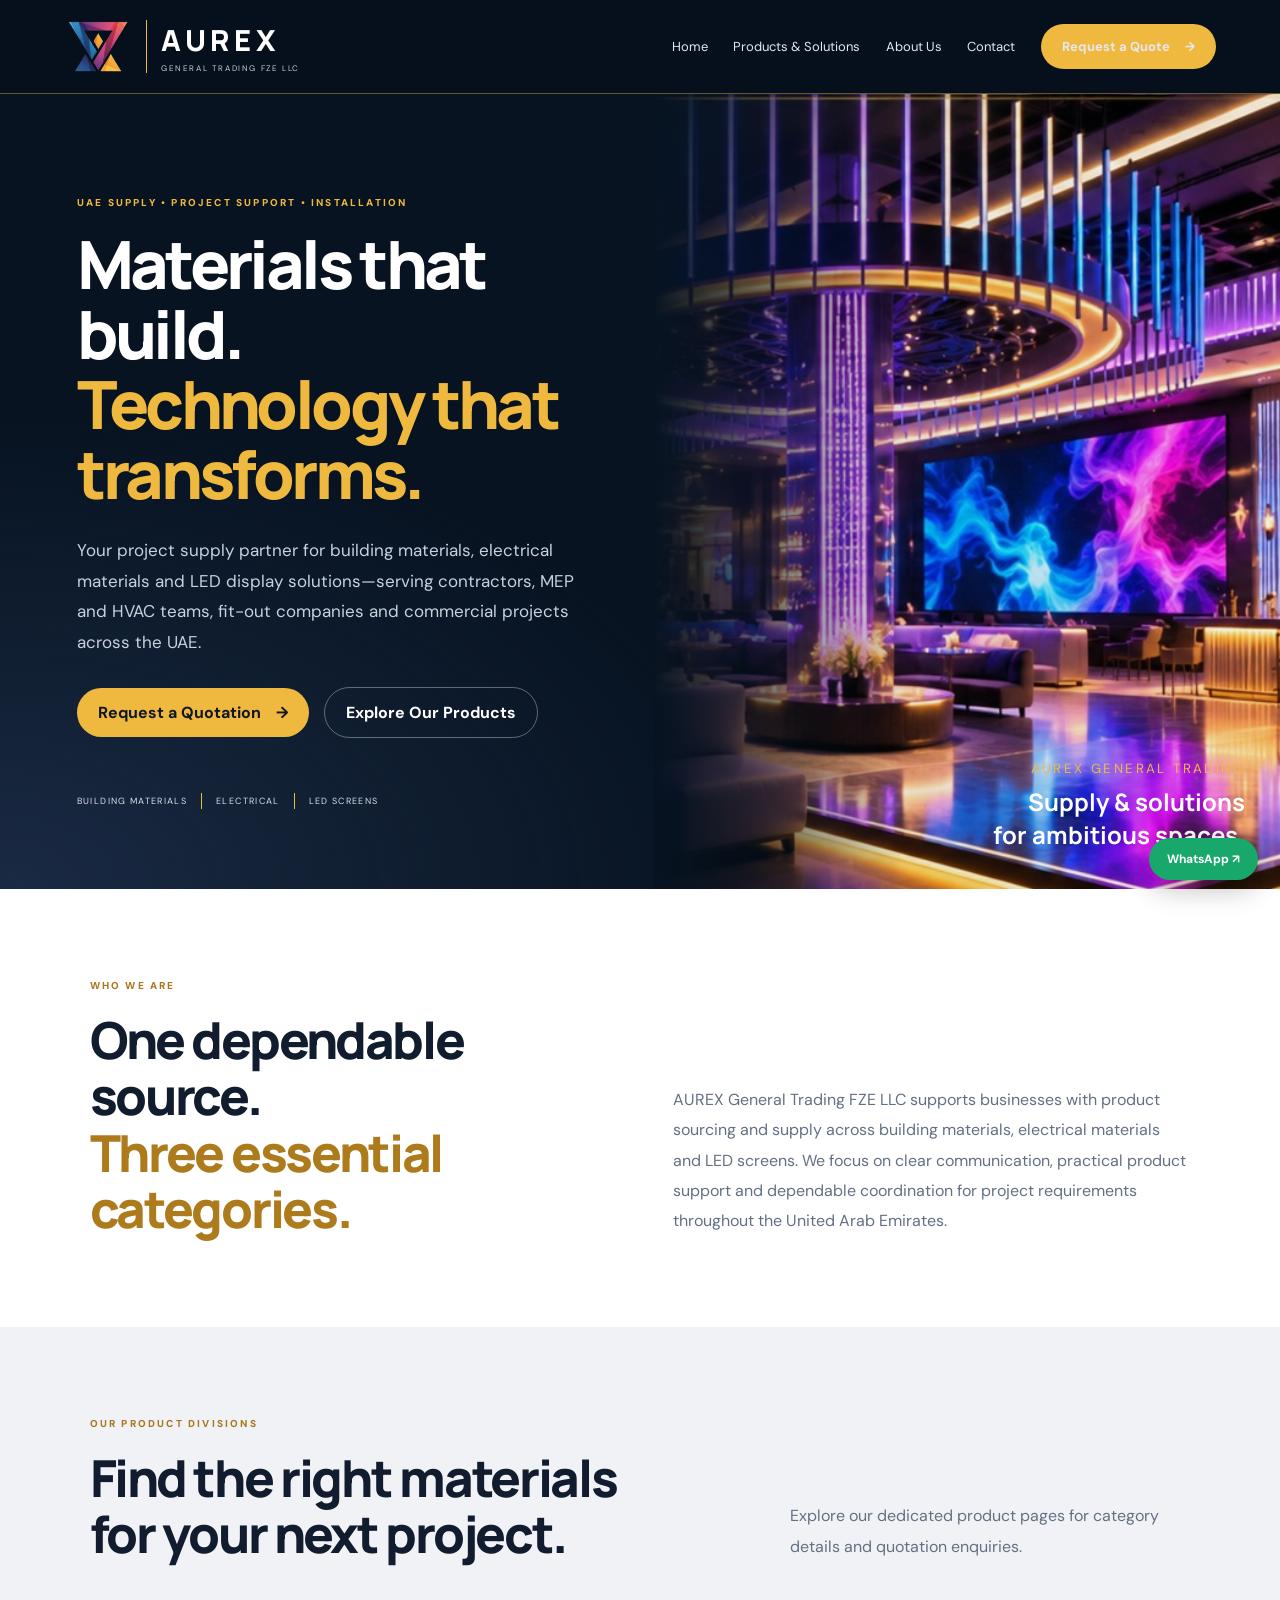
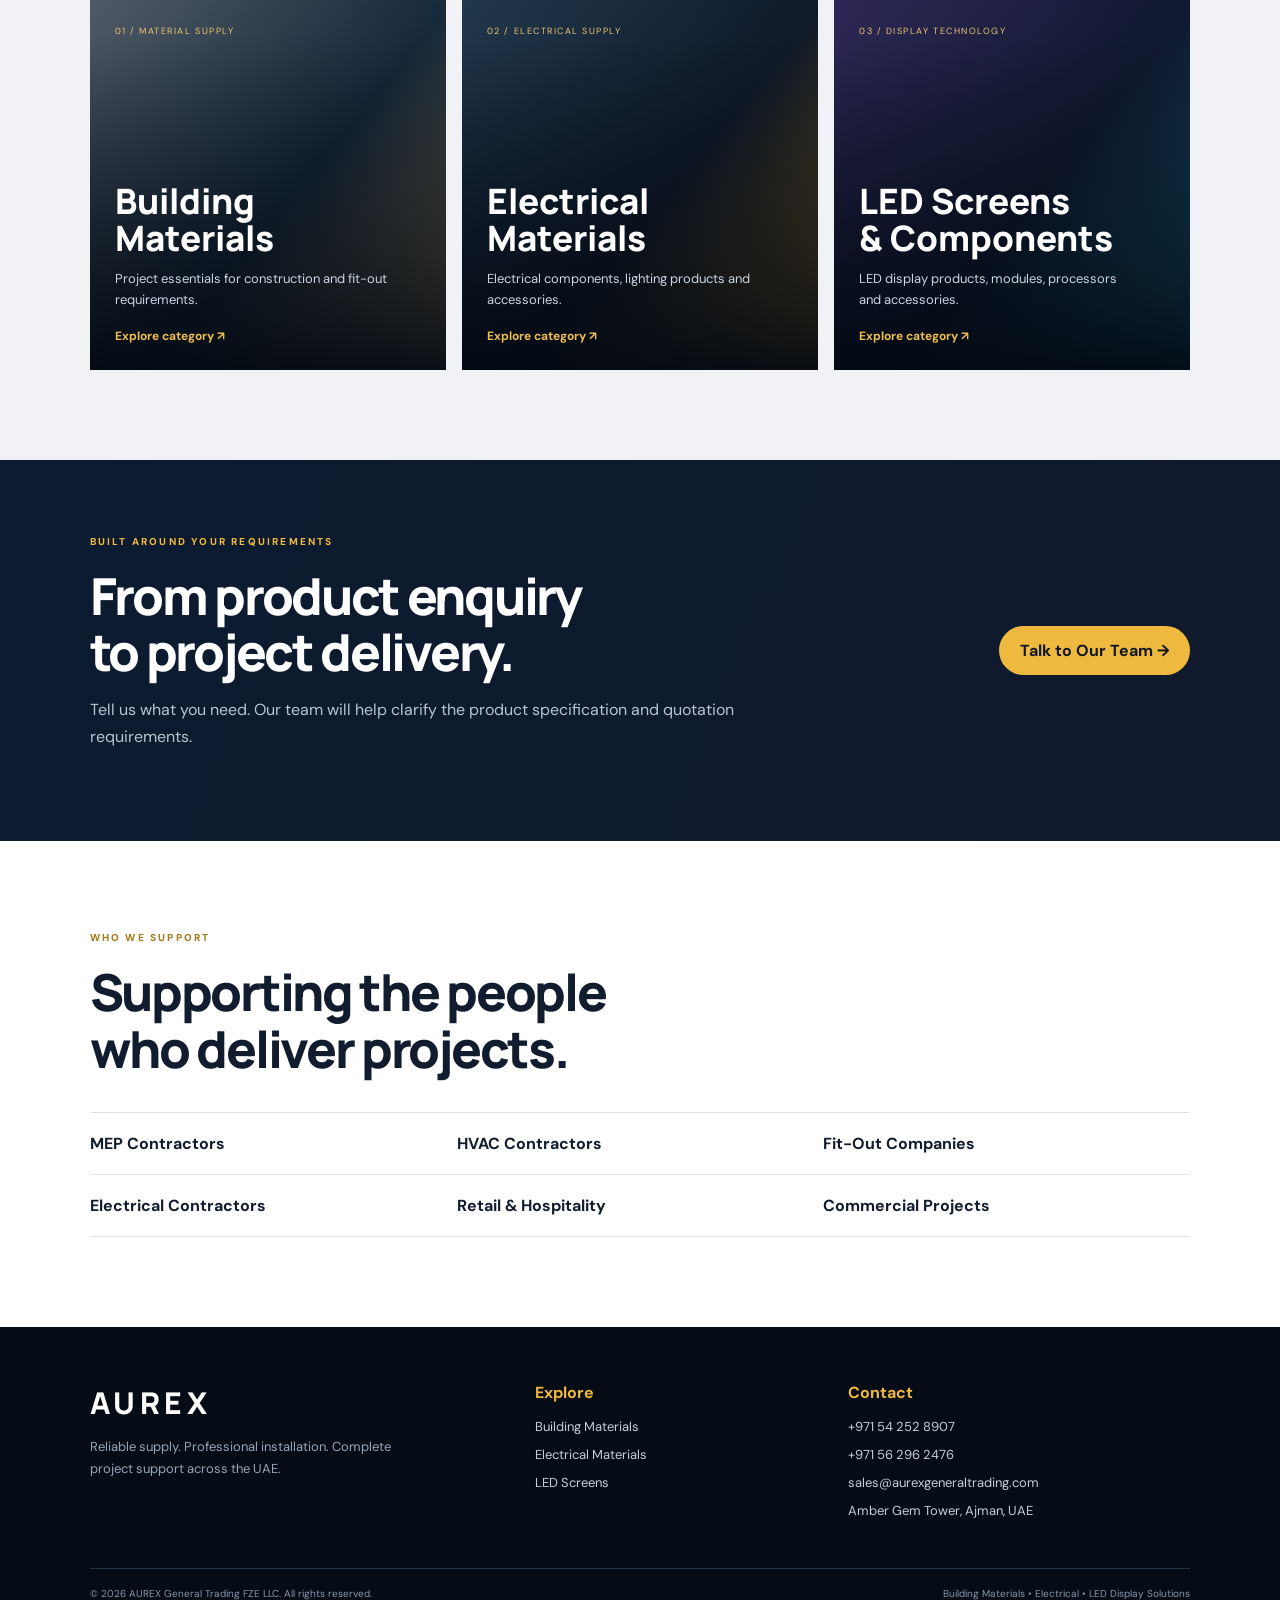
==== commit 8c535827: "Add files via upload" ====
--- a/index.html
+++ b/index.html
@@ -1,29 +1,32 @@
 <!doctype html>
-<html lang="en"><head><title>AUREX General Trading UAE | Building Materials, Electrical Materials & LED Screens</title>
-<meta name="description" content="AUREX General Trading FZE LLC supplies building materials, electrical materials and LED screens in the UAE. Contact our Ajman team for product enquiries and quotations.">
-<meta name="robots" content="index, follow">
-<link rel="canonical" href="https://www.aurexgeneraltrading.com/">
-<meta charset="UTF-8">
-<meta name="viewport" content="width=device-width, initial-scale=1.0">
-<meta name="theme-color" content="#07111f">
-<link rel="preconnect" href="https://fonts.googleapis.com">
-<link rel="preconnect" href="https://fonts.gstatic.com" crossorigin>
-<link href="https://fonts.googleapis.com/css2?family=DM+Sans:wght@400;500;600;700;800&family=Manrope:wght@400;500;600;700;800&display=swap" rel="stylesheet">
-<link rel="stylesheet" href="style.css">
-<link rel="icon" type="image/png" href="assets/aurex-logo.png">
-
-<script type="application/ld+json">
-{
- "@context":"https://schema.org",
- "@type":"Organization",
- "name":"AUREX General Trading FZE LLC",
- "url":"https://www.aurexgeneraltrading.com/",
- "logo":"https://www.aurexgeneraltrading.com/assets/aurex-logo.png",
- "email":"sales@aurexgeneraltrading.com",
- "telephone":["+971542528907","+971562962476"],
- "address":{"@type":"PostalAddress","streetAddress":"Office CWS-1V-224656, 26th Floor, Amber Gem Tower, Sheikh Khalifa Street","addressLocality":"Ajman","addressCountry":"AE"}
-}
-</script>
+<html lang="en-AE">
+<head>
+  <meta charset="UTF-8">
+  <meta name="viewport" content="width=device-width, initial-scale=1.0">
+  <title>Building & Electrical Materials Supplier UAE | AUREX</title>
+  <meta name="description" content="AUREX General Trading supplies building materials, electrical products and LED screen components across the UAE. Supporting MEP, HVAC and fit-out contractors. Request a quote.">
+  <meta name="robots" content="index, follow, max-image-preview:large">
+  <link rel="canonical" href="https://www.aurexgeneraltrading.com/">
+  <meta name="theme-color" content="#07111f">
+  <meta property="og:type" content="website">
+  <meta property="og:locale" content="en_AE">
+  <meta property="og:site_name" content="AUREX General Trading FZE LLC">
+  <meta property="og:title" content="Building & Electrical Materials Supplier UAE | AUREX">
+  <meta property="og:description" content="AUREX General Trading supplies building materials, electrical products and LED screen components across the UAE. Supporting MEP, HVAC and fit-out contractors. Request a quote.">
+  <meta property="og:url" content="https://www.aurexgeneraltrading.com/">
+  <meta property="og:image" content="https://www.aurexgeneraltrading.com/assets/venue-hero.jpg">
+  <meta property="og:image:alt" content="AUREX General Trading UAE — building materials, electrical products and LED display solutions">
+  <meta name="twitter:card" content="summary_large_image">
+  <meta name="twitter:title" content="Building & Electrical Materials Supplier UAE | AUREX">
+  <meta name="twitter:description" content="AUREX General Trading supplies building materials, electrical products and LED screen components across the UAE. Supporting MEP, HVAC and fit-out contractors. Request a quote.">
+  <meta name="twitter:image" content="https://www.aurexgeneraltrading.com/assets/venue-hero.jpg">
+  <link rel="icon" type="image/png" href="assets/aurex-logo.png">
+  <link rel="preconnect" href="https://fonts.googleapis.com">
+  <link rel="preconnect" href="https://fonts.gstatic.com" crossorigin>
+  <link href="https://fonts.googleapis.com/css2?family=DM+Sans:wght@400;500;600;700;800&family=Manrope:wght@400;500;600;700;800&display=swap" rel="stylesheet">
+  <link rel="stylesheet" href="style.css">
+  <link rel="preload" as="image" href="assets/venue-hero.jpg" fetchpriority="high">
+  <script type="application/ld+json">{"@context":"https://schema.org","@graph":[{"@type":"Organization","@id":"https://www.aurexgeneraltrading.com/#organization","name":"AUREX General Trading FZE LLC","url":"https://www.aurexgeneraltrading.com/","logo":{"@type":"ImageObject","url":"https://www.aurexgeneraltrading.com/assets/aurex-logo.png"},"email":"sales@aurexgeneraltrading.com","telephone":"+971542528907","address":{"@type":"PostalAddress","streetAddress":"Office CWS-1V-224656, 26th Floor, Amber Gem Tower, Sheikh Khalifa Street","addressLocality":"Ajman","addressRegion":"Ajman","addressCountry":"AE"},"areaServed":{"@type":"Country","name":"United Arab Emirates"},"contactPoint":[{"@type":"ContactPoint","contactType":"sales enquiries","telephone":"+971542528907","email":"sales@aurexgeneraltrading.com","availableLanguage":["English","Arabic"]}]},{"@type":"WebSite","@id":"https://www.aurexgeneraltrading.com/#website","url":"https://www.aurexgeneraltrading.com/","name":"AUREX General Trading FZE LLC","publisher":{"@id":"https://www.aurexgeneraltrading.com/#organization"},"inLanguage":"en-AE"},{"@type":"WebPage","@id":"https://www.aurexgeneraltrading.com/#webpage","url":"https://www.aurexgeneraltrading.com/","name":"AUREX General Trading | Building, Electrical & LED Solutions","description":"AUREX General Trading supplies building materials, electrical products and LED screen components across the UAE. Supporting MEP, HVAC and fit-out contractors. Request a quote.","isPartOf":{"@id":"https://www.aurexgeneraltrading.com/#website"},"about":{"@id":"https://www.aurexgeneraltrading.com/#organization"},"inLanguage":"en-AE"}]}</script>
 </head><body><header class="header">
   <a class="brand" href="index.html"><img src="assets/aurex-logo.png" alt="AUREX General Trading logo"><span><b>AUREX</b><small>GENERAL TRADING FZE LLC</small></span></a>
   <button class="menu" aria-label="Open navigation" aria-expanded="false">☰</button>
--- a/style.css
+++ b/style.css
@@ -0,0 +1,33 @@
+*{box-sizing:border-box}html{scroll-behavior:smooth;scroll-padding-top:90px}body{margin:0;background:#f5f6f8;color:#111d2e;font-family:"DM Sans",sans-serif}a{color:inherit;text-decoration:none}.header{height:94px;padding:12px clamp(20px,5vw,76px);display:flex;align-items:center;justify-content:space-between;background:#06101d;color:#fff;border-bottom:1px solid rgba(239,184,62,.42);position:sticky;top:0;z-index:20}.brand{display:flex;align-items:center;gap:14px}.brand img{width:62px;height:62px;object-fit:contain}.brand span{display:flex;flex-direction:column;border-left:1px solid #efb83e;padding-left:14px}.brand b{font:800 29px Manrope,sans-serif;letter-spacing:.16em}.brand small{font-size:8px;letter-spacing:.2em;color:#c6ced9;margin-top:3px}.nav{display:flex;align-items:center;gap:clamp(14px,2vw,30px);font-size:13px}.nav>a,.navdrop>a{color:#e4e9f0}.nav a:hover{color:#efb83e}.navbutton,.btn{display:inline-flex;align-items:center;justify-content:center;gap:15px;padding:14px 21px;border-radius:99px;font-weight:700}.navbutton,.gold{background:#efb83e;color:#101722}.navbutton:hover,.gold:hover{background:#ffd36f}.navdrop{position:relative}.dropdown{display:none;position:absolute;top:100%;left:-18px;min-width:210px;padding:12px;background:#0b1b30;border:1px solid rgba(239,184,62,.3);border-radius:10px}.dropdown a{display:block;padding:10px;color:#fff}.navdrop:hover .dropdown,.navdrop:focus-within .dropdown{display:block}.menu{display:none;background:none;border:1px solid #8c7441;color:white;border-radius:8px;padding:8px 12px;font-size:20px}.homehero{min-height:660px;display:grid;grid-template-columns:1.02fr .98fr;background:radial-gradient(ellipse at 0 100%,#1a2a43,transparent 42%),#071321;color:white;position:relative;overflow:hidden}.hero-copy{padding:clamp(70px,8vw,120px) 4vw 80px clamp(24px,6vw,90px);z-index:2}.kicker{font-size:10px;letter-spacing:.22em;font-weight:800;color:#efb83e;margin:0 0 20px}.kicker.dark{color:#a8771c}.homehero h1,.inner-hero h1,.simple-hero h1{font:800 clamp(43px,5.2vw,75px)/1.05 Manrope,sans-serif;letter-spacing:-.055em;margin:0}.homehero h1 em,.inner-hero h1 em,.simple-hero h1 em,.intro h2 em{font-style:normal;color:#efb83e}.lead{font-size:17px;line-height:1.8;color:#c8d1df;max-width:610px;margin:26px 0}.actions{display:flex;align-items:center;gap:15px;flex-wrap:wrap;margin-top:30px}.btn{transition:.2s}.ghost{border:1px solid rgba(255,255,255,.35);color:white}.ghost:hover{border-color:#efb83e;color:#efb83e}.hero-photo{min-height:560px;position:relative;background:linear-gradient(90deg,#071321 0%,rgba(7,19,33,.08) 40%,rgba(7,19,33,.05)),url("assets/venue-hero.jpg") center/cover}.photo-note{position:absolute;bottom:38px;right:35px;text-align:right;display:grid;gap:8px}.photo-note small{color:#efb83e;letter-spacing:.18em}.photo-note b{font:700 24px Manrope}.trustline{display:flex;align-items:center;gap:14px;flex-wrap:wrap;margin-top:55px;font-size:9px;letter-spacing:.15em;color:#d7dfeb}.trustline i{height:16px;width:1px;background:#efb83e}.section{padding:90px clamp(24px,7vw,110px)}.intro{display:grid;grid-template-columns:1fr 1fr;gap:65px;align-items:end;background:#fff}.intro h2,.section h2,.darkband h2{font:800 clamp(32px,4vw,51px)/1.1 Manrope;letter-spacing:-.045em;margin:0}.intro h2 em{color:#ad7a1c}.intro>p,.section-head>p{font-size:16px;line-height:1.9;color:#637084;margin:0}.product-section{background:#f0f2f5}.section-head{display:flex;justify-content:space-between;align-items:end;gap:35px;margin-bottom:38px}.section-head>p{max-width:400px}.product-cards{display:grid;grid-template-columns:repeat(3,1fr);gap:16px}.product-card{min-height:370px;padding:25px;display:flex;flex-direction:column;justify-content:space-between;color:white;position:relative;overflow:hidden;background:#101e32}.product-card:before{content:"";position:absolute;inset:0;background:linear-gradient(0deg,rgba(3,9,18,.95),rgba(3,9,18,.08) 90%)}.product-card>*{position:relative}.product-card.building{background:linear-gradient(130deg,#56616d,#182b3c 55%,#8c7650)}.product-card.electrical{background:linear-gradient(130deg,#243c52,#101b2a 55%,#8a641d)}.product-card.led{background:linear-gradient(130deg,#312a5b,#111a32 55%,#176b83)}.number{font-size:9px;letter-spacing:.17em;color:#efc66f}.product-card h3{font:800 35px/1.05 Manrope;margin:0 0 12px}.product-card p{color:#cbd4e1;line-height:1.6;font-size:13px;max-width:280px}.product-card b{color:#efbd50;font-size:12px}.darkband{padding:75px clamp(24px,7vw,110px);display:flex;align-items:center;justify-content:space-between;gap:40px;background:linear-gradient(110deg,#0b1b30,#11192c);color:#fff}.darkband>div{max-width:650px}.darkband p:not(.kicker){color:#b8c4d4;line-height:1.7}.sectors{background:#fff}.sector-list{display:grid;grid-template-columns:repeat(3,1fr);gap:0;margin-top:35px;border-top:1px solid #dce1e8}.sector-list span{padding:20px 0;border-bottom:1px solid #dce1e8;font-weight:700}.footer{background:#050c16;color:#c4cedb;padding:55px clamp(24px,7vw,110px) 20px}.footer-top{display:grid;grid-template-columns:1.5fr 1fr 1.3fr;gap:50px;padding-bottom:38px}.footbrand{font:800 30px Manrope;letter-spacing:.15em;color:#fff}.footer p{max-width:340px;line-height:1.7;color:#98a5b6;font-size:13px}.footer h4{color:#efb83e;margin:0 0 15px}.footer-top>div:not(:first-child) a{display:block;font-size:13px;margin:11px 0}.footer-bottom{border-top:1px solid #263449;padding-top:18px;display:flex;justify-content:space-between;gap:20px;font-size:10px;color:#8996a8}.whatsapp{position:fixed;right:22px;bottom:20px;z-index:10;background:#19a86b;color:#fff;padding:13px 18px;border-radius:99px;font-size:12px;font-weight:700;box-shadow:0 8px 28px #0004}.inner-hero{min-height:520px;display:flex;align-items:center;padding:80px clamp(24px,7vw,110px);color:#fff;background-size:cover;background-position:center}.building-hero{background-image:linear-gradient(90deg,#071321 0%,rgba(7,19,33,.86) 55%,rgba(7,19,33,.35)),url("assets/venue-hero.jpg")}.electrical-hero{background-image:linear-gradient(90deg,#071321 0%,rgba(7,19,33,.88) 55%,rgba(7,19,33,.4)),url("assets/venue-hero.jpg");background-position:right center}.led-hero{background-image:linear-gradient(90deg,#071321 0%,rgba(7,19,33,.78) 50%,rgba(7,19,33,.22)),url("assets/venue-hero.jpg");background-position:center}.inner-copy{max-width:760px}.inner-hero .lead{max-width:680px}.detail-layout{display:grid;grid-template-columns:1.1fr .9fr;gap:70px;background:#fff}.detail-layout p:not(.kicker){color:#647184;line-height:1.9;font-size:15px}.detail-panel{background:#f1f3f6;padding:35px;border-top:3px solid #efb83e}.detail-panel h3{font:800 22px Manrope;margin:0 0 20px}.detail-panel ul{padding-left:20px;color:#4e5b6d;line-height:2}.note{font-size:12px!important;color:#8a6a2e!important}.simple-hero{padding:90px clamp(24px,7vw,110px);background:linear-gradient(115deg,#071321,#142640);color:white}.simple-hero .lead{max-width:700px}.contact-layout{display:grid;grid-template-columns:.9fr 1.1fr;gap:70px;background:#fff}.contact-info h2{font:800 40px/1.1 Manrope;margin:0 0 30px}.contact-info>a,.contact-info>div{display:block;margin:22px 0;line-height:1.7;font-weight:600;overflow-wrap:anywhere}.contact-info small{display:block;color:#a8771c;letter-spacing:.17em;font-size:10px;margin-bottom:5px}.enquiry-form{background:#f1f3f6;padding:34px;display:grid;gap:15px}.enquiry-form h3{font:800 25px Manrope;margin:0 0 8px}.enquiry-form label{display:grid;gap:7px;font-size:12px;font-weight:700;color:#3c4859}.enquiry-form input,.enquiry-form select,.enquiry-form textarea{width:100%;padding:13px 14px;border:1px solid #d4dbe4;border-radius:7px;background:white;font:14px "DM Sans";color:#172235}.enquiry-form input:focus,.enquiry-form textarea:focus,.enquiry-form select:focus{outline:2px solid #efb83e;border-color:#efb83e}.submit{border:0;cursor:pointer;font:700 14px "DM Sans"}.form-note{font-size:11px;color:#758195;line-height:1.5;margin:0}
+@media(max-width:900px){.header{height:82px}.brand img{width:52px;height:52px}.brand b{font-size:24px}.menu{display:block}.nav{display:none;position:absolute;top:82px;left:0;right:0;background:#06101d;padding:20px 25px;align-items:stretch;flex-direction:column;border-bottom:1px solid #80652d}.nav.open{display:flex}.dropdown{position:static;display:block;border:0;padding:0 0 0 12px}.homehero{grid-template-columns:1fr}.hero-copy{padding-bottom:50px}.hero-photo{min-height:370px}.intro,.detail-layout,.contact-layout{grid-template-columns:1fr;gap:30px}.section-head{align-items:flex-start;flex-direction:column}.product-cards{grid-template-columns:1fr 1fr}.darkband{align-items:flex-start;flex-direction:column}.footer-top{grid-template-columns:1fr 1fr}.footer-top>div:first-child{grid-column:1/-1}}
+@media(max-width:560px){.brand b{font-size:20px}.brand small{font-size:7px}.homehero h1,.inner-hero h1,.simple-hero h1{font-size:43px}.hero-photo{min-height:280px}.trustline{gap:9px;font-size:8px}.section{padding:62px 23px}.product-cards{grid-template-columns:1fr}.product-card{min-height:300px}.sector-list{grid-template-columns:1fr 1fr}.inner-hero{min-height:480px}.simple-hero{padding:70px 24px}.footer-top{grid-template-columns:1fr}.footer-top>div:first-child{grid-column:auto}.footer-bottom{flex-direction:column}.enquiry-form{padding:22px}}
+
+/* Category imagery and LED controller brand section */
+.category-gallery{display:grid;grid-template-columns:1fr 1fr;gap:16px;padding:34px clamp(24px,7vw,110px) 0;background:#fff}
+.category-image{margin:0;overflow:hidden;background:#e9edf2;border-radius:4px}
+.category-image img{display:block;width:100%;height:300px;object-fit:cover;transition:transform .45s ease}
+.category-image:hover img{transform:scale(1.035)}
+.category-image figcaption{padding:12px 15px;color:#687487;font-size:11px;line-height:1.5;background:#f6f7f9}
+.led-brands{background:#f0f2f5}
+.led-brands>p:not(.kicker){max-width:780px;color:#647184;line-height:1.8}
+.brand-chips{display:flex;flex-wrap:wrap;gap:12px;margin:26px 0}
+.brand-chips span{display:inline-flex;align-items:center;padding:14px 25px;background:#fff;border:1px solid #dce1e8;border-bottom:3px solid #efb83e;border-radius:5px;font:800 19px Manrope;color:#13243a;letter-spacing:.01em}
+.brand-disclaimer{font-size:12px!important;color:#788496!important}
+@media(max-width:560px){.category-gallery{grid-template-columns:1fr;padding:22px 22px 0}.category-image img{height:230px}}
+
+/* Header visibility and mobile menu reliability fixes */
+.brand img{width:68px;height:68px;object-fit:contain;flex:0 0 68px}
+.menu{min-width:46px;min-height:44px;cursor:pointer;line-height:1;position:relative;z-index:25}
+@media(max-width:900px){
+  .header{position:sticky;top:0;z-index:100}
+  .nav{z-index:110;max-height:calc(100vh - 82px);overflow-y:auto}
+  .nav.open{display:flex!important}
+  .menu{display:inline-flex;align-items:center;justify-content:center;font-size:25px}
+}
+
+/* SEO support: accessible related-category internal links */
+.related-links{background:#fff;padding-top:48px;padding-bottom:48px}
+.related-links h2{font:800 clamp(27px,3vw,38px)/1.15 Manrope,sans-serif;margin:0 0 22px;color:#111d2e}
+.related-link-list{display:flex;flex-wrap:wrap;gap:12px}
+.related-link-list a{display:inline-flex;padding:12px 16px;border:1px solid #d7dde6;border-radius:6px;color:#172235;font-size:13px;font-weight:700}
+.related-link-list a:hover{border-color:#c28b27;color:#9a6b18}
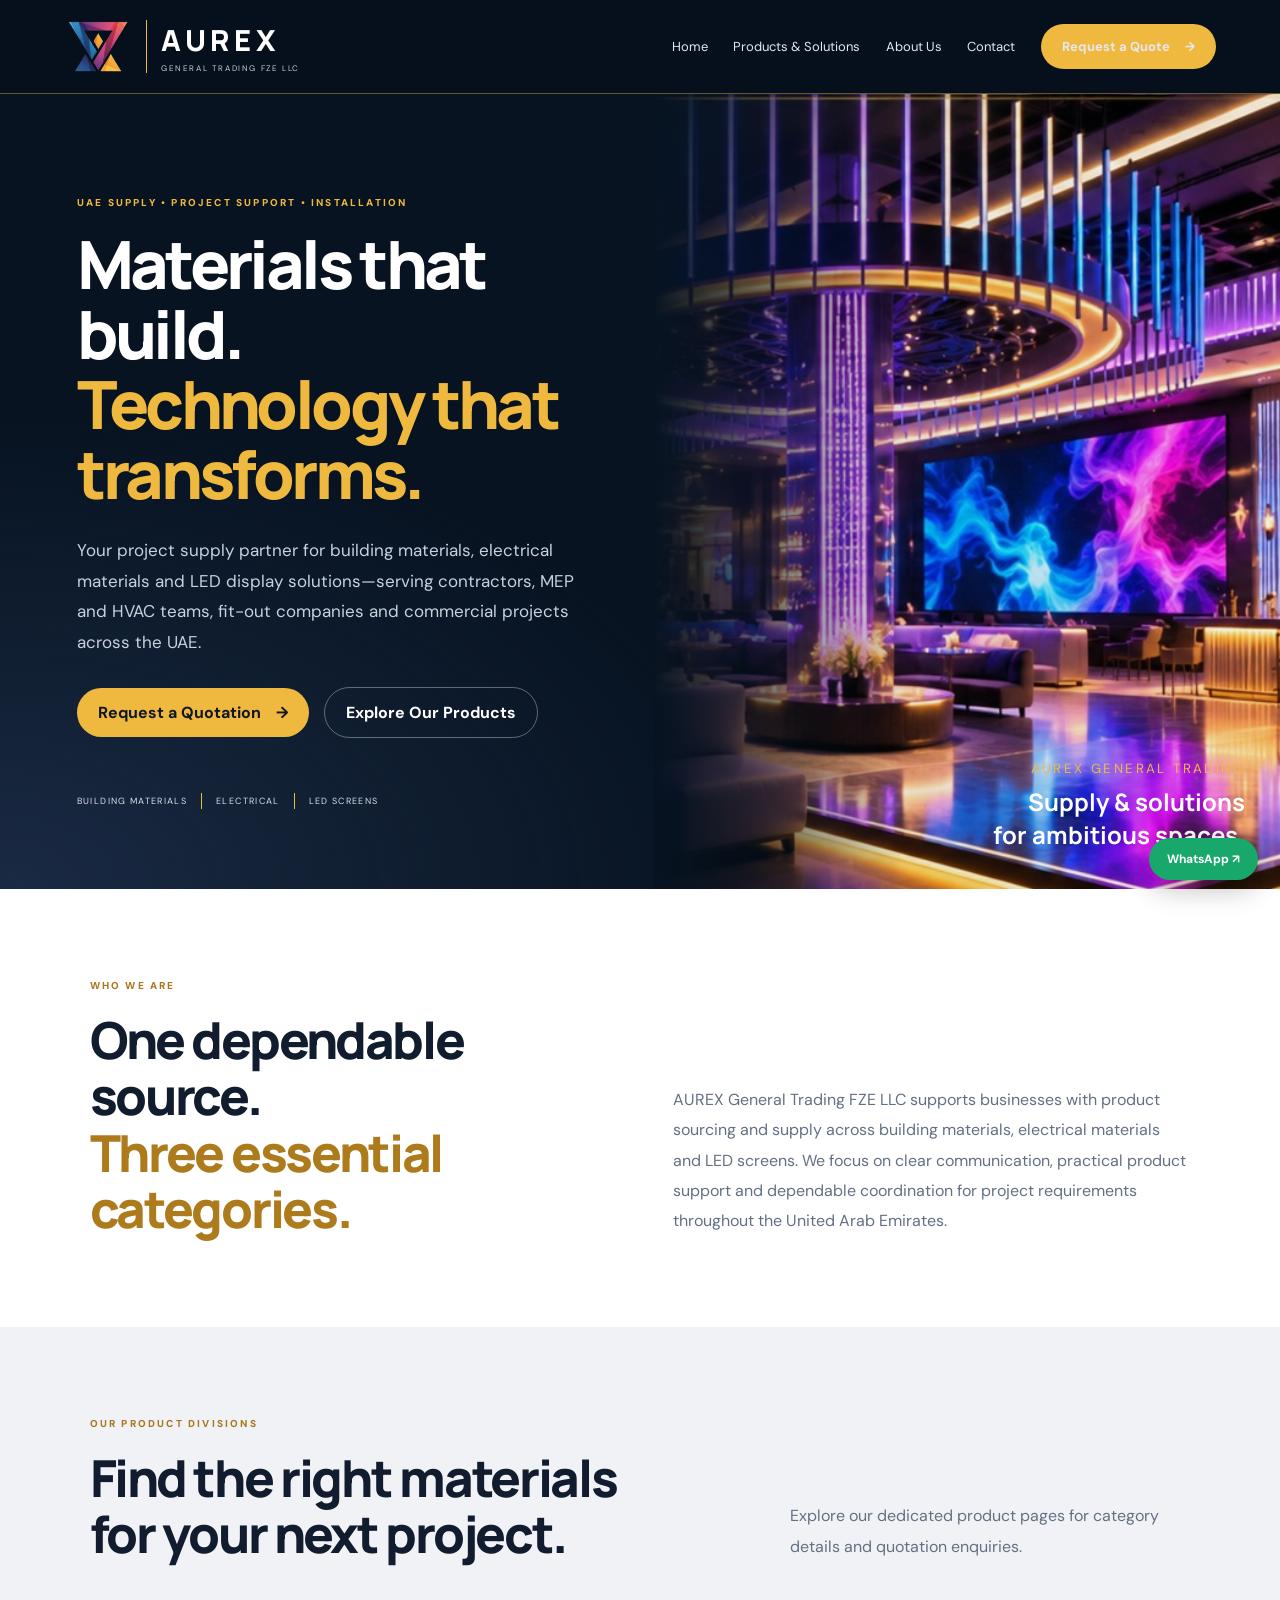
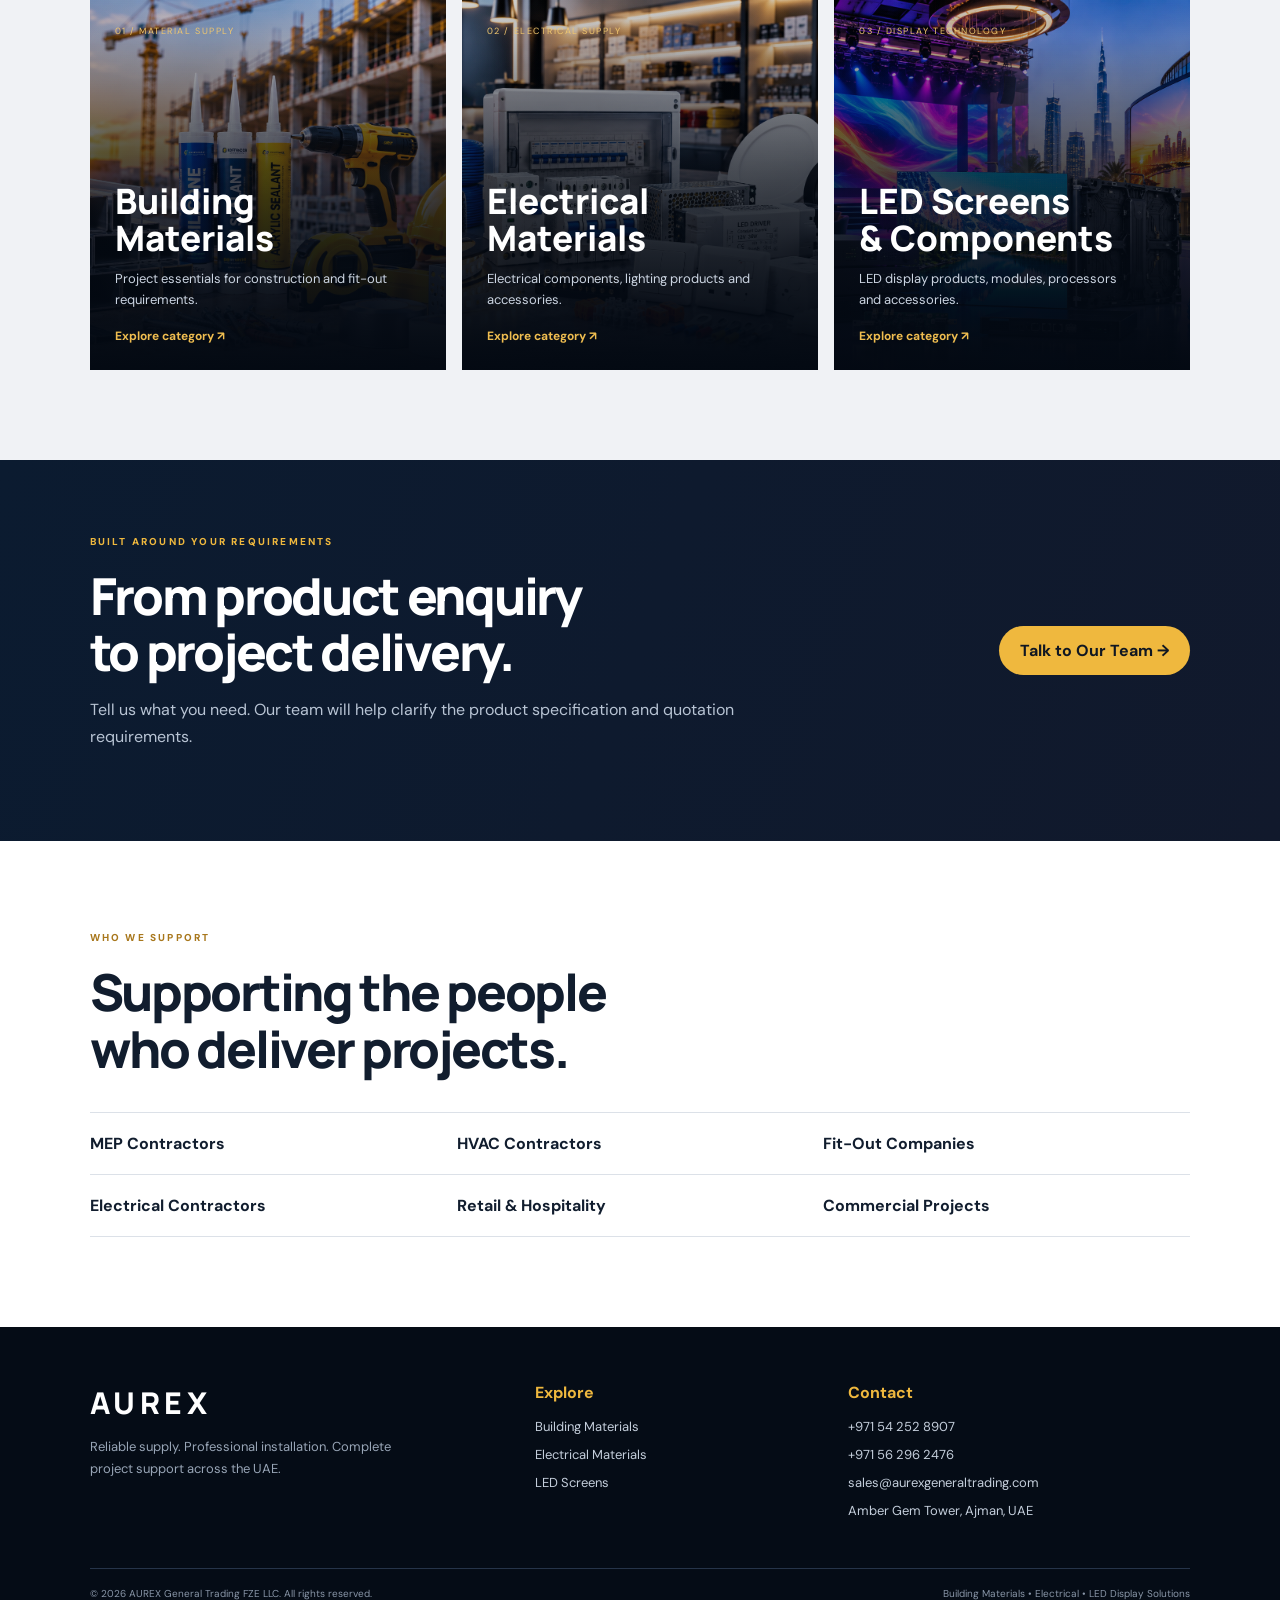
==== commit 03f8ff74: "Update index.html" ====
--- a/index.html
+++ b/index.html
@@ -3,71 +3,306 @@
 <head>
   <meta charset="UTF-8">
   <meta name="viewport" content="width=device-width, initial-scale=1.0">
+
   <title>Building & Electrical Materials Supplier UAE | AUREX</title>
+
   <meta name="description" content="AUREX General Trading supplies building materials, electrical products and LED screen components across the UAE. Supporting MEP, HVAC and fit-out contractors. Request a quote.">
   <meta name="robots" content="index, follow, max-image-preview:large">
-  <link rel="canonical" href="https://www.aurexgeneraltrading.com/">
+
+  <link rel="canonical" href="https://aurexgeneraltrading.com/">
+
   <meta name="theme-color" content="#07111f">
+
+  <!-- Open Graph -->
   <meta property="og:type" content="website">
   <meta property="og:locale" content="en_AE">
   <meta property="og:site_name" content="AUREX General Trading FZE LLC">
   <meta property="og:title" content="Building & Electrical Materials Supplier UAE | AUREX">
   <meta property="og:description" content="AUREX General Trading supplies building materials, electrical products and LED screen components across the UAE. Supporting MEP, HVAC and fit-out contractors. Request a quote.">
-  <meta property="og:url" content="https://www.aurexgeneraltrading.com/">
-  <meta property="og:image" content="https://www.aurexgeneraltrading.com/assets/venue-hero.jpg">
+  <meta property="og:url" content="https://aurexgeneraltrading.com/">
+  <meta property="og:image" content="https://aurexgeneraltrading.com/assets/venue-hero.jpg">
   <meta property="og:image:alt" content="AUREX General Trading UAE — building materials, electrical products and LED display solutions">
+
+  <!-- Twitter -->
   <meta name="twitter:card" content="summary_large_image">
   <meta name="twitter:title" content="Building & Electrical Materials Supplier UAE | AUREX">
   <meta name="twitter:description" content="AUREX General Trading supplies building materials, electrical products and LED screen components across the UAE. Supporting MEP, HVAC and fit-out contractors. Request a quote.">
-  <meta name="twitter:image" content="https://www.aurexgeneraltrading.com/assets/venue-hero.jpg">
+  <meta name="twitter:image" content="https://aurexgeneraltrading.com/assets/venue-hero.jpg">
+
+  <!-- Favicon -->
   <link rel="icon" type="image/png" href="assets/aurex-logo.png">
+
+  <!-- Fonts -->
   <link rel="preconnect" href="https://fonts.googleapis.com">
   <link rel="preconnect" href="https://fonts.gstatic.com" crossorigin>
   <link href="https://fonts.googleapis.com/css2?family=DM+Sans:wght@400;500;600;700;800&family=Manrope:wght@400;500;600;700;800&display=swap" rel="stylesheet">
-  <link rel="stylesheet" href="style.css">
+
+  <!-- Updated Stylesheet -->
+  <link rel="stylesheet" href="style.css?v=2">
+
+  <!-- Hero image preload -->
   <link rel="preload" as="image" href="assets/venue-hero.jpg" fetchpriority="high">
-  <script type="application/ld+json">{"@context":"https://schema.org","@graph":[{"@type":"Organization","@id":"https://www.aurexgeneraltrading.com/#organization","name":"AUREX General Trading FZE LLC","url":"https://www.aurexgeneraltrading.com/","logo":{"@type":"ImageObject","url":"https://www.aurexgeneraltrading.com/assets/aurex-logo.png"},"email":"sales@aurexgeneraltrading.com","telephone":"+971542528907","address":{"@type":"PostalAddress","streetAddress":"Office CWS-1V-224656, 26th Floor, Amber Gem Tower, Sheikh Khalifa Street","addressLocality":"Ajman","addressRegion":"Ajman","addressCountry":"AE"},"areaServed":{"@type":"Country","name":"United Arab Emirates"},"contactPoint":[{"@type":"ContactPoint","contactType":"sales enquiries","telephone":"+971542528907","email":"sales@aurexgeneraltrading.com","availableLanguage":["English","Arabic"]}]},{"@type":"WebSite","@id":"https://www.aurexgeneraltrading.com/#website","url":"https://www.aurexgeneraltrading.com/","name":"AUREX General Trading FZE LLC","publisher":{"@id":"https://www.aurexgeneraltrading.com/#organization"},"inLanguage":"en-AE"},{"@type":"WebPage","@id":"https://www.aurexgeneraltrading.com/#webpage","url":"https://www.aurexgeneraltrading.com/","name":"AUREX General Trading | Building, Electrical & LED Solutions","description":"AUREX General Trading supplies building materials, electrical products and LED screen components across the UAE. Supporting MEP, HVAC and fit-out contractors. Request a quote.","isPartOf":{"@id":"https://www.aurexgeneraltrading.com/#website"},"about":{"@id":"https://www.aurexgeneraltrading.com/#organization"},"inLanguage":"en-AE"}]}</script>
-</head><body><header class="header">
-  <a class="brand" href="index.html"><img src="assets/aurex-logo.png" alt="AUREX General Trading logo"><span><b>AUREX</b><small>GENERAL TRADING FZE LLC</small></span></a>
+
+  <!-- Structured Data -->
+  <script type="application/ld+json">
+  {
+    "@context": "https://schema.org",
+    "@graph": [
+      {
+        "@type": "Organization",
+        "@id": "https://aurexgeneraltrading.com/#organization",
+        "name": "AUREX General Trading FZE LLC",
+        "url": "https://aurexgeneraltrading.com/",
+        "logo": {
+          "@type": "ImageObject",
+          "url": "https://aurexgeneraltrading.com/assets/aurex-logo.png"
+        },
+        "email": "sales@aurexgeneraltrading.com",
+        "telephone": [
+          "+971542528907",
+          "+971562962476"
+        ],
+        "address": {
+          "@type": "PostalAddress",
+          "streetAddress": "Office CWS-1V-224656, 26th Floor, Amber Gem Tower, Sheikh Khalifa Street",
+          "addressLocality": "Ajman",
+          "addressRegion": "Ajman",
+          "addressCountry": "AE"
+        },
+        "areaServed": {
+          "@type": "Country",
+          "name": "United Arab Emirates"
+        },
+        "contactPoint": [
+          {
+            "@type": "ContactPoint",
+            "contactType": "sales enquiries",
+            "telephone": "+971542528907",
+            "email": "sales@aurexgeneraltrading.com",
+            "availableLanguage": ["English", "Arabic"]
+          },
+          {
+            "@type": "ContactPoint",
+            "contactType": "sales enquiries",
+            "telephone": "+971562962476",
+            "availableLanguage": ["English", "Arabic"]
+          }
+        ]
+      },
+      {
+        "@type": "WebSite",
+        "@id": "https://aurexgeneraltrading.com/#website",
+        "url": "https://aurexgeneraltrading.com/",
+        "name": "AUREX General Trading FZE LLC",
+        "publisher": {
+          "@id": "https://aurexgeneraltrading.com/#organization"
+        },
+        "inLanguage": "en-AE"
+      },
+      {
+        "@type": "WebPage",
+        "@id": "https://aurexgeneraltrading.com/#webpage",
+        "url": "https://aurexgeneraltrading.com/",
+        "name": "AUREX General Trading | Building, Electrical & LED Solutions",
+        "description": "AUREX General Trading supplies building materials, electrical products and LED screen components across the UAE. Supporting MEP, HVAC and fit-out contractors. Request a quote.",
+        "isPartOf": {
+          "@id": "https://aurexgeneraltrading.com/#website"
+        },
+        "about": {
+          "@id": "https://aurexgeneraltrading.com/#organization"
+        },
+        "inLanguage": "en-AE"
+      }
+    ]
+  }
+  </script>
+</head>
+
+<body>
+
+<header class="header">
+  <a class="brand" href="index.html">
+    <img src="assets/aurex-logo.png" alt="AUREX General Trading logo">
+    <span>
+      <b>AUREX</b>
+      <small>GENERAL TRADING FZE LLC</small>
+    </span>
+  </a>
+
   <button class="menu" aria-label="Open navigation" aria-expanded="false">☰</button>
+
   <nav class="nav">
     <a href="index.html">Home</a>
-    <div class="navdrop"><a href="index.html#products">Products &amp; Solutions</a>
-      <div class="dropdown"><a href="building-materials.html">Building Materials</a><a href="electrical-materials.html">Electrical Materials</a><a href="led-screens.html">LED Screens</a></div>
-    </div>
-    <a href="about.html">About Us</a><a href="contact.html">Contact</a>
+
+    <div class="navdrop">
+      <a href="index.html#products">Products &amp; Solutions</a>
+      <div class="dropdown">
+        <a href="building-materials.html">Building Materials</a>
+        <a href="electrical-materials.html">Electrical Materials</a>
+        <a href="led-screens.html">LED Screens</a>
+      </div>
+    </div>
+
+    <a href="about.html">About Us</a>
+    <a href="contact.html">Contact</a>
     <a class="navbutton" href="contact.html#enquiry">Request a Quote <span>→</span></a>
   </nav>
-</header><main><section class="homehero">
-  <div class="hero-copy">
-    <p class="kicker">UAE SUPPLY • PROJECT SUPPORT • INSTALLATION</p>
-    <h1>Materials that build.<br><em>Technology that transforms.</em></h1>
-    <p class="lead">Your project supply partner for building materials, electrical materials and LED display solutions—serving contractors, MEP and HVAC teams, fit-out companies and commercial projects across the UAE.</p>
-    <div class="actions"><a class="btn gold" href="contact.html#enquiry">Request a Quotation <span>→</span></a><a class="btn ghost" href="#products">Explore Our Products</a></div>
-    <div class="trustline"><span>BUILDING MATERIALS</span><i></i><span>ELECTRICAL</span><i></i><span>LED SCREENS</span></div>
+</header>
+
+<main>
+
+  <!-- Homepage Hero -->
+  <section class="homehero">
+    <div class="hero-copy">
+      <p class="kicker">UAE SUPPLY • PROJECT SUPPORT • INSTALLATION</p>
+
+      <h1>Materials that build.<br><em>Technology that transforms.</em></h1>
+
+      <p class="lead">
+        Your project supply partner for building materials, electrical materials and LED display solutions—serving contractors, MEP and HVAC teams, fit-out companies and commercial projects across the UAE.
+      </p>
+
+      <div class="actions">
+        <a class="btn gold" href="contact.html#enquiry">Request a Quotation <span>→</span></a>
+        <a class="btn ghost" href="#products">Explore Our Products</a>
+      </div>
+
+      <div class="trustline">
+        <span>BUILDING MATERIALS</span>
+        <i></i>
+        <span>ELECTRICAL</span>
+        <i></i>
+        <span>LED SCREENS</span>
+      </div>
+    </div>
+
+    <div class="hero-photo">
+      <div class="photo-note">
+        <small>AUREX GENERAL TRADING</small>
+        <b>Supply &amp; solutions<br>for ambitious spaces.</b>
+      </div>
+    </div>
+  </section>
+
+  <!-- Introduction -->
+  <section class="intro section">
+    <div>
+      <p class="kicker dark">WHO WE ARE</p>
+      <h2>One dependable source.<br><em>Three essential categories.</em></h2>
+    </div>
+
+    <p>
+      AUREX General Trading FZE LLC supports businesses with product sourcing and supply across building materials, electrical materials and LED screens. We focus on clear communication, practical product support and dependable coordination for project requirements throughout the United Arab Emirates.
+    </p>
+  </section>
+
+  <!-- Product Categories -->
+  <section class="section product-section" id="products">
+    <div class="section-head">
+      <div>
+        <p class="kicker dark">OUR PRODUCT DIVISIONS</p>
+        <h2>Find the right materials<br>for your next project.</h2>
+      </div>
+
+      <p>Explore our dedicated product pages for category details and quotation enquiries.</p>
+    </div>
+
+    <div class="product-cards">
+
+      <a class="product-card building" href="building-materials.html">
+        <span class="number">01 / MATERIAL SUPPLY</span>
+        <div>
+          <h3>Building<br>Materials</h3>
+          <p>Project essentials for construction and fit-out requirements.</p>
+          <b>Explore category ↗</b>
+        </div>
+      </a>
+
+      <a class="product-card electrical" href="electrical-materials.html">
+        <span class="number">02 / ELECTRICAL SUPPLY</span>
+        <div>
+          <h3>Electrical<br>Materials</h3>
+          <p>Electrical components, lighting products and accessories.</p>
+          <b>Explore category ↗</b>
+        </div>
+      </a>
+
+      <a class="product-card led" href="led-screens.html">
+        <span class="number">03 / DISPLAY TECHNOLOGY</span>
+        <div>
+          <h3>LED Screens<br>&amp; Components</h3>
+          <p>LED display products, modules, processors and accessories.</p>
+          <b>Explore category ↗</b>
+        </div>
+      </a>
+
+    </div>
+  </section>
+
+  <!-- Project Support -->
+  <section class="darkband">
+    <div>
+      <p class="kicker">BUILT AROUND YOUR REQUIREMENTS</p>
+      <h2>From product enquiry<br>to project delivery.</h2>
+      <p>Tell us what you need. Our team will help clarify the product specification and quotation requirements.</p>
+    </div>
+
+    <a class="btn gold" href="contact.html#enquiry">Talk to Our Team →</a>
+  </section>
+
+  <!-- Industries -->
+  <section class="section sectors">
+    <p class="kicker dark">WHO WE SUPPORT</p>
+    <h2>Supporting the people<br>who deliver projects.</h2>
+
+    <div class="sector-list">
+      <span>MEP Contractors</span>
+      <span>HVAC Contractors</span>
+      <span>Fit-Out Companies</span>
+      <span>Electrical Contractors</span>
+      <span>Retail &amp; Hospitality</span>
+      <span>Commercial Projects</span>
+    </div>
+  </section>
+
+</main>
+
+<!-- Footer -->
+<footer class="footer">
+  <div class="footer-top">
+
+    <div>
+      <a class="footbrand" href="index.html">AUREX</a>
+      <p>Reliable supply. Professional installation. Complete project support across the UAE.</p>
+    </div>
+
+    <div>
+      <h4>Explore</h4>
+      <a href="building-materials.html">Building Materials</a>
+      <a href="electrical-materials.html">Electrical Materials</a>
+      <a href="led-screens.html">LED Screens</a>
+    </div>
+
+    <div>
+      <h4>Contact</h4>
+      <a href="tel:+971542528907">+971 54 252 8907</a>
+      <a href="tel:+971562962476">+971 56 296 2476</a>
+      <a href="mailto:sales@aurexgeneraltrading.com">sales@aurexgeneraltrading.com</a>
+      <a target="_blank" rel="noopener" href="https://www.google.com/maps/search/?api=1&query=Amber+Gem+Tower+Sheikh+Khalifa+Street+Ajman+UAE">Amber Gem Tower, Ajman, UAE</a>
+    </div>
+
   </div>
-  <div class="hero-photo"><div class="photo-note"><small>AUREX GENERAL TRADING</small><b>Supply &amp; solutions<br>for ambitious spaces.</b></div></div>
-</section>
-<section class="intro section">
-  <div><p class="kicker dark">WHO WE ARE</p><h2>One dependable source.<br><em>Three essential categories.</em></h2></div>
-  <p>AUREX General Trading FZE LLC supports businesses with product sourcing and supply across building materials, electrical materials and LED screens. We focus on clear communication, practical product support and dependable coordination for project requirements throughout the United Arab Emirates.</p>
-</section>
-<section class="section product-section" id="products">
-  <div class="section-head"><div><p class="kicker dark">OUR PRODUCT DIVISIONS</p><h2>Find the right materials<br>for your next project.</h2></div><p>Explore our dedicated product pages for category details and quotation enquiries.</p></div>
-  <div class="product-cards">
-    <a class="product-card building" href="building-materials.html"><span class="number">01 / MATERIAL SUPPLY</span><div><h3>Building<br>Materials</h3><p>Project essentials for construction and fit-out requirements.</p><b>Explore category ↗</b></div></a>
-    <a class="product-card electrical" href="electrical-materials.html"><span class="number">02 / ELECTRICAL SUPPLY</span><div><h3>Electrical<br>Materials</h3><p>Electrical components, lighting products and accessories.</p><b>Explore category ↗</b></div></a>
-    <a class="product-card led" href="led-screens.html"><span class="number">03 / DISPLAY TECHNOLOGY</span><div><h3>LED Screens<br>&amp; Components</h3><p>LED display products, modules, processors and accessories.</p><b>Explore category ↗</b></div></a>
+
+  <div class="footer-bottom">
+    <span>© <span id="year"></span> AUREX General Trading FZE LLC. All rights reserved.</span>
+    <span>Building Materials • Electrical • LED Display Solutions</span>
   </div>
-</section>
-<section class="darkband"><div><p class="kicker">BUILT AROUND YOUR REQUIREMENTS</p><h2>From product enquiry<br>to project delivery.</h2><p>Tell us what you need. Our team will help clarify the product specification and quotation requirements.</p></div><a class="btn gold" href="contact.html#enquiry">Talk to Our Team →</a></section>
-<section class="section sectors"><p class="kicker dark">WHO WE SUPPORT</p><h2>Supporting the people<br>who deliver projects.</h2><div class="sector-list"><span>MEP Contractors</span><span>HVAC Contractors</span><span>Fit-Out Companies</span><span>Electrical Contractors</span><span>Retail &amp; Hospitality</span><span>Commercial Projects</span></div></section></main><footer class="footer">
-  <div class="footer-top">
-    <div><a class="footbrand" href="index.html">AUREX</a><p>Reliable supply. Professional installation. Complete project support across the UAE.</p></div>
-    <div><h4>Explore</h4><a href="building-materials.html">Building Materials</a><a href="electrical-materials.html">Electrical Materials</a><a href="led-screens.html">LED Screens</a></div>
-    <div><h4>Contact</h4><a href="tel:+971542528907">+971 54 252 8907</a><a href="tel:+971562962476">+971 56 296 2476</a><a href="mailto:sales@aurexgeneraltrading.com">sales@aurexgeneraltrading.com</a><a target="_blank" rel="noopener" href="https://www.google.com/maps/search/?api=1&query=Amber+Gem+Tower+Sheikh+Khalifa+Street+Ajman+UAE">Amber Gem Tower, Ajman, UAE</a></div>
-  </div>
-  <div class="footer-bottom"><span>© <span id="year"></span> AUREX General Trading FZE LLC. All rights reserved.</span><span>Building Materials • Electrical • LED Display Solutions</span></div>
 </footer>
+
+<!-- WhatsApp -->
 <a class="whatsapp" href="https://wa.me/971542528907?text=Hello%20AUREX%2C%20I%20would%20like%20to%20request%20a%20quotation." target="_blank" rel="noopener" aria-label="Chat with AUREX on WhatsApp">WhatsApp ↗</a>
-<script src="script.js"></script></body></html>+
+<script src="script.js"></script>
+
+</body>
+</html>
--- a/style.css
+++ b/style.css
@@ -1,6 +1,160 @@
-*{box-sizing:border-box}html{scroll-behavior:smooth;scroll-padding-top:90px}body{margin:0;background:#f5f6f8;color:#111d2e;font-family:"DM Sans",sans-serif}a{color:inherit;text-decoration:none}.header{height:94px;padding:12px clamp(20px,5vw,76px);display:flex;align-items:center;justify-content:space-between;background:#06101d;color:#fff;border-bottom:1px solid rgba(239,184,62,.42);position:sticky;top:0;z-index:20}.brand{display:flex;align-items:center;gap:14px}.brand img{width:62px;height:62px;object-fit:contain}.brand span{display:flex;flex-direction:column;border-left:1px solid #efb83e;padding-left:14px}.brand b{font:800 29px Manrope,sans-serif;letter-spacing:.16em}.brand small{font-size:8px;letter-spacing:.2em;color:#c6ced9;margin-top:3px}.nav{display:flex;align-items:center;gap:clamp(14px,2vw,30px);font-size:13px}.nav>a,.navdrop>a{color:#e4e9f0}.nav a:hover{color:#efb83e}.navbutton,.btn{display:inline-flex;align-items:center;justify-content:center;gap:15px;padding:14px 21px;border-radius:99px;font-weight:700}.navbutton,.gold{background:#efb83e;color:#101722}.navbutton:hover,.gold:hover{background:#ffd36f}.navdrop{position:relative}.dropdown{display:none;position:absolute;top:100%;left:-18px;min-width:210px;padding:12px;background:#0b1b30;border:1px solid rgba(239,184,62,.3);border-radius:10px}.dropdown a{display:block;padding:10px;color:#fff}.navdrop:hover .dropdown,.navdrop:focus-within .dropdown{display:block}.menu{display:none;background:none;border:1px solid #8c7441;color:white;border-radius:8px;padding:8px 12px;font-size:20px}.homehero{min-height:660px;display:grid;grid-template-columns:1.02fr .98fr;background:radial-gradient(ellipse at 0 100%,#1a2a43,transparent 42%),#071321;color:white;position:relative;overflow:hidden}.hero-copy{padding:clamp(70px,8vw,120px) 4vw 80px clamp(24px,6vw,90px);z-index:2}.kicker{font-size:10px;letter-spacing:.22em;font-weight:800;color:#efb83e;margin:0 0 20px}.kicker.dark{color:#a8771c}.homehero h1,.inner-hero h1,.simple-hero h1{font:800 clamp(43px,5.2vw,75px)/1.05 Manrope,sans-serif;letter-spacing:-.055em;margin:0}.homehero h1 em,.inner-hero h1 em,.simple-hero h1 em,.intro h2 em{font-style:normal;color:#efb83e}.lead{font-size:17px;line-height:1.8;color:#c8d1df;max-width:610px;margin:26px 0}.actions{display:flex;align-items:center;gap:15px;flex-wrap:wrap;margin-top:30px}.btn{transition:.2s}.ghost{border:1px solid rgba(255,255,255,.35);color:white}.ghost:hover{border-color:#efb83e;color:#efb83e}.hero-photo{min-height:560px;position:relative;background:linear-gradient(90deg,#071321 0%,rgba(7,19,33,.08) 40%,rgba(7,19,33,.05)),url("assets/venue-hero.jpg") center/cover}.photo-note{position:absolute;bottom:38px;right:35px;text-align:right;display:grid;gap:8px}.photo-note small{color:#efb83e;letter-spacing:.18em}.photo-note b{font:700 24px Manrope}.trustline{display:flex;align-items:center;gap:14px;flex-wrap:wrap;margin-top:55px;font-size:9px;letter-spacing:.15em;color:#d7dfeb}.trustline i{height:16px;width:1px;background:#efb83e}.section{padding:90px clamp(24px,7vw,110px)}.intro{display:grid;grid-template-columns:1fr 1fr;gap:65px;align-items:end;background:#fff}.intro h2,.section h2,.darkband h2{font:800 clamp(32px,4vw,51px)/1.1 Manrope;letter-spacing:-.045em;margin:0}.intro h2 em{color:#ad7a1c}.intro>p,.section-head>p{font-size:16px;line-height:1.9;color:#637084;margin:0}.product-section{background:#f0f2f5}.section-head{display:flex;justify-content:space-between;align-items:end;gap:35px;margin-bottom:38px}.section-head>p{max-width:400px}.product-cards{display:grid;grid-template-columns:repeat(3,1fr);gap:16px}.product-card{min-height:370px;padding:25px;display:flex;flex-direction:column;justify-content:space-between;color:white;position:relative;overflow:hidden;background:#101e32}.product-card:before{content:"";position:absolute;inset:0;background:linear-gradient(0deg,rgba(3,9,18,.95),rgba(3,9,18,.08) 90%)}.product-card>*{position:relative}.product-card.building{background:linear-gradient(130deg,#56616d,#182b3c 55%,#8c7650)}.product-card.electrical{background:linear-gradient(130deg,#243c52,#101b2a 55%,#8a641d)}.product-card.led{background:linear-gradient(130deg,#312a5b,#111a32 55%,#176b83)}.number{font-size:9px;letter-spacing:.17em;color:#efc66f}.product-card h3{font:800 35px/1.05 Manrope;margin:0 0 12px}.product-card p{color:#cbd4e1;line-height:1.6;font-size:13px;max-width:280px}.product-card b{color:#efbd50;font-size:12px}.darkband{padding:75px clamp(24px,7vw,110px);display:flex;align-items:center;justify-content:space-between;gap:40px;background:linear-gradient(110deg,#0b1b30,#11192c);color:#fff}.darkband>div{max-width:650px}.darkband p:not(.kicker){color:#b8c4d4;line-height:1.7}.sectors{background:#fff}.sector-list{display:grid;grid-template-columns:repeat(3,1fr);gap:0;margin-top:35px;border-top:1px solid #dce1e8}.sector-list span{padding:20px 0;border-bottom:1px solid #dce1e8;font-weight:700}.footer{background:#050c16;color:#c4cedb;padding:55px clamp(24px,7vw,110px) 20px}.footer-top{display:grid;grid-template-columns:1.5fr 1fr 1.3fr;gap:50px;padding-bottom:38px}.footbrand{font:800 30px Manrope;letter-spacing:.15em;color:#fff}.footer p{max-width:340px;line-height:1.7;color:#98a5b6;font-size:13px}.footer h4{color:#efb83e;margin:0 0 15px}.footer-top>div:not(:first-child) a{display:block;font-size:13px;margin:11px 0}.footer-bottom{border-top:1px solid #263449;padding-top:18px;display:flex;justify-content:space-between;gap:20px;font-size:10px;color:#8996a8}.whatsapp{position:fixed;right:22px;bottom:20px;z-index:10;background:#19a86b;color:#fff;padding:13px 18px;border-radius:99px;font-size:12px;font-weight:700;box-shadow:0 8px 28px #0004}.inner-hero{min-height:520px;display:flex;align-items:center;padding:80px clamp(24px,7vw,110px);color:#fff;background-size:cover;background-position:center}.building-hero{background-image:linear-gradient(90deg,#071321 0%,rgba(7,19,33,.86) 55%,rgba(7,19,33,.35)),url("assets/venue-hero.jpg")}.electrical-hero{background-image:linear-gradient(90deg,#071321 0%,rgba(7,19,33,.88) 55%,rgba(7,19,33,.4)),url("assets/venue-hero.jpg");background-position:right center}.led-hero{background-image:linear-gradient(90deg,#071321 0%,rgba(7,19,33,.78) 50%,rgba(7,19,33,.22)),url("assets/venue-hero.jpg");background-position:center}.inner-copy{max-width:760px}.inner-hero .lead{max-width:680px}.detail-layout{display:grid;grid-template-columns:1.1fr .9fr;gap:70px;background:#fff}.detail-layout p:not(.kicker){color:#647184;line-height:1.9;font-size:15px}.detail-panel{background:#f1f3f6;padding:35px;border-top:3px solid #efb83e}.detail-panel h3{font:800 22px Manrope;margin:0 0 20px}.detail-panel ul{padding-left:20px;color:#4e5b6d;line-height:2}.note{font-size:12px!important;color:#8a6a2e!important}.simple-hero{padding:90px clamp(24px,7vw,110px);background:linear-gradient(115deg,#071321,#142640);color:white}.simple-hero .lead{max-width:700px}.contact-layout{display:grid;grid-template-columns:.9fr 1.1fr;gap:70px;background:#fff}.contact-info h2{font:800 40px/1.1 Manrope;margin:0 0 30px}.contact-info>a,.contact-info>div{display:block;margin:22px 0;line-height:1.7;font-weight:600;overflow-wrap:anywhere}.contact-info small{display:block;color:#a8771c;letter-spacing:.17em;font-size:10px;margin-bottom:5px}.enquiry-form{background:#f1f3f6;padding:34px;display:grid;gap:15px}.enquiry-form h3{font:800 25px Manrope;margin:0 0 8px}.enquiry-form label{display:grid;gap:7px;font-size:12px;font-weight:700;color:#3c4859}.enquiry-form input,.enquiry-form select,.enquiry-form textarea{width:100%;padding:13px 14px;border:1px solid #d4dbe4;border-radius:7px;background:white;font:14px "DM Sans";color:#172235}.enquiry-form input:focus,.enquiry-form textarea:focus,.enquiry-form select:focus{outline:2px solid #efb83e;border-color:#efb83e}.submit{border:0;cursor:pointer;font:700 14px "DM Sans"}.form-note{font-size:11px;color:#758195;line-height:1.5;margin:0}
-@media(max-width:900px){.header{height:82px}.brand img{width:52px;height:52px}.brand b{font-size:24px}.menu{display:block}.nav{display:none;position:absolute;top:82px;left:0;right:0;background:#06101d;padding:20px 25px;align-items:stretch;flex-direction:column;border-bottom:1px solid #80652d}.nav.open{display:flex}.dropdown{position:static;display:block;border:0;padding:0 0 0 12px}.homehero{grid-template-columns:1fr}.hero-copy{padding-bottom:50px}.hero-photo{min-height:370px}.intro,.detail-layout,.contact-layout{grid-template-columns:1fr;gap:30px}.section-head{align-items:flex-start;flex-direction:column}.product-cards{grid-template-columns:1fr 1fr}.darkband{align-items:flex-start;flex-direction:column}.footer-top{grid-template-columns:1fr 1fr}.footer-top>div:first-child{grid-column:1/-1}}
-@media(max-width:560px){.brand b{font-size:20px}.brand small{font-size:7px}.homehero h1,.inner-hero h1,.simple-hero h1{font-size:43px}.hero-photo{min-height:280px}.trustline{gap:9px;font-size:8px}.section{padding:62px 23px}.product-cards{grid-template-columns:1fr}.product-card{min-height:300px}.sector-list{grid-template-columns:1fr 1fr}.inner-hero{min-height:480px}.simple-hero{padding:70px 24px}.footer-top{grid-template-columns:1fr}.footer-top>div:first-child{grid-column:auto}.footer-bottom{flex-direction:column}.enquiry-form{padding:22px}}
+*{box-sizing:border-box}
+html{scroll-behavior:smooth;scroll-padding-top:90px}
+body{margin:0;background:#f5f6f8;color:#111d2e;font-family:"DM Sans",sans-serif}
+a{color:inherit;text-decoration:none}
+
+.header{height:94px;padding:12px clamp(20px,5vw,76px);display:flex;align-items:center;justify-content:space-between;background:#06101d;color:#fff;border-bottom:1px solid rgba(239,184,62,.42);position:sticky;top:0;z-index:20}
+.brand{display:flex;align-items:center;gap:14px}
+.brand img{width:62px;height:62px;object-fit:contain}
+.brand span{display:flex;flex-direction:column;border-left:1px solid #efb83e;padding-left:14px}
+.brand b{font:800 29px Manrope,sans-serif;letter-spacing:.16em}
+.brand small{font-size:8px;letter-spacing:.2em;color:#c6ced9;margin-top:3px}
+
+.nav{display:flex;align-items:center;gap:clamp(14px,2vw,30px);font-size:13px}
+.nav>a,.navdrop>a{color:#e4e9f0}
+.nav a:hover{color:#efb83e}
+.navbutton,.btn{display:inline-flex;align-items:center;justify-content:center;gap:15px;padding:14px 21px;border-radius:99px;font-weight:700}
+.navbutton,.gold{background:#efb83e;color:#101722}
+.navbutton:hover,.gold:hover{background:#ffd36f}
+
+.navdrop{position:relative}
+.dropdown{display:none;position:absolute;top:100%;left:-18px;min-width:210px;padding:12px;background:#0b1b30;border:1px solid rgba(239,184,62,.3);border-radius:10px}
+.dropdown a{display:block;padding:10px;color:#fff}
+.navdrop:hover .dropdown,.navdrop:focus-within .dropdown{display:block}
+
+.menu{display:none;background:none;border:1px solid #8c7441;color:white;border-radius:8px;padding:8px 12px;font-size:20px}
+
+.homehero{min-height:660px;display:grid;grid-template-columns:1.02fr .98fr;background:radial-gradient(ellipse at 0 100%,#1a2a43,transparent 42%),#071321;color:white;position:relative;overflow:hidden}
+.hero-copy{padding:clamp(70px,8vw,120px) 4vw 80px clamp(24px,6vw,90px);z-index:2}
+.kicker{font-size:10px;letter-spacing:.22em;font-weight:800;color:#efb83e;margin:0 0 20px}
+.kicker.dark{color:#a8771c}
+
+.homehero h1,.inner-hero h1,.simple-hero h1{font:800 clamp(43px,5.2vw,75px)/1.05 Manrope,sans-serif;letter-spacing:-.055em;margin:0}
+.homehero h1 em,.inner-hero h1 em,.simple-hero h1 em,.intro h2 em{font-style:normal;color:#efb83e}
+.lead{font-size:17px;line-height:1.8;color:#c8d1df;max-width:610px;margin:26px 0}
+
+.actions{display:flex;align-items:center;gap:15px;flex-wrap:wrap;margin-top:30px}
+.btn{transition:.2s}
+.ghost{border:1px solid rgba(255,255,255,.35);color:white}
+.ghost:hover{border-color:#efb83e;color:#efb83e}
+
+.hero-photo{min-height:560px;position:relative;background:linear-gradient(90deg,#071321 0%,rgba(7,19,33,.08) 40%,rgba(7,19,33,.05)),url("assets/venue-hero.jpg") center/cover}
+.photo-note{position:absolute;bottom:38px;right:35px;text-align:right;display:grid;gap:8px}
+.photo-note small{color:#efb83e;letter-spacing:.18em}
+.photo-note b{font:700 24px Manrope}
+
+.trustline{display:flex;align-items:center;gap:14px;flex-wrap:wrap;margin-top:55px;font-size:9px;letter-spacing:.15em;color:#d7dfeb}
+.trustline i{height:16px;width:1px;background:#efb83e}
+
+.section{padding:90px clamp(24px,7vw,110px)}
+.intro{display:grid;grid-template-columns:1fr 1fr;gap:65px;align-items:end;background:#fff}
+.intro h2,.section h2,.darkband h2{font:800 clamp(32px,4vw,51px)/1.1 Manrope;letter-spacing:-.045em;margin:0}
+.intro h2 em{color:#ad7a1c}
+.intro>p,.section-head>p{font-size:16px;line-height:1.9;color:#637084;margin:0}
+
+.product-section{background:#f0f2f5}
+.section-head{display:flex;justify-content:space-between;align-items:end;gap:35px;margin-bottom:38px}
+.section-head>p{max-width:400px}
+
+.product-cards{display:grid;grid-template-columns:repeat(3,1fr);gap:16px}
+.product-card{min-height:370px;padding:25px;display:flex;flex-direction:column;justify-content:space-between;color:white;position:relative;overflow:hidden;background:#101e32}
+.product-card:before{content:"";position:absolute;inset:0;background:linear-gradient(0deg,rgba(3,9,18,.95),rgba(3,9,18,.08) 90%)}
+.product-card>*{position:relative}
+.product-card.building{background:linear-gradient(130deg,#56616d,#182b3c 55%,#8c7650)}
+.product-card.electrical{background:linear-gradient(130deg,#243c52,#101b2a 55%,#8a641d)}
+.product-card.led{background:linear-gradient(130deg,#312a5b,#111a32 55%,#176b83)}
+
+.number{font-size:9px;letter-spacing:.17em;color:#efc66f}
+.product-card h3{font:800 35px/1.05 Manrope;margin:0 0 12px}
+.product-card p{color:#cbd4e1;line-height:1.6;font-size:13px;max-width:280px}
+.product-card b{color:#efbd50;font-size:12px}
+
+.darkband{padding:75px clamp(24px,7vw,110px);display:flex;align-items:center;justify-content:space-between;gap:40px;background:linear-gradient(110deg,#0b1b30,#11192c);color:#fff}
+.darkband>div{max-width:650px}
+.darkband p:not(.kicker){color:#b8c4d4;line-height:1.7}
+
+.sectors{background:#fff}
+.sector-list{display:grid;grid-template-columns:repeat(3,1fr);gap:0;margin-top:35px;border-top:1px solid #dce1e8}
+.sector-list span{padding:20px 0;border-bottom:1px solid #dce1e8;font-weight:700}
+
+.footer{background:#050c16;color:#c4cedb;padding:55px clamp(24px,7vw,110px) 20px}
+.footer-top{display:grid;grid-template-columns:1.5fr 1fr 1.3fr;gap:50px;padding-bottom:38px}
+.footbrand{font:800 30px Manrope;letter-spacing:.15em;color:#fff}
+.footer p{max-width:340px;line-height:1.7;color:#98a5b6;font-size:13px}
+.footer h4{color:#efb83e;margin:0 0 15px}
+.footer-top>div:not(:first-child) a{display:block;font-size:13px;margin:11px 0}
+.footer-bottom{border-top:1px solid #263449;padding-top:18px;display:flex;justify-content:space-between;gap:20px;font-size:10px;color:#8996a8}
+
+.whatsapp{position:fixed;right:22px;bottom:20px;z-index:10;background:#19a86b;color:#fff;padding:13px 18px;border-radius:99px;font-size:12px;font-weight:700;box-shadow:0 8px 28px #0004}
+
+.inner-hero{min-height:520px;display:flex;align-items:center;padding:80px clamp(24px,7vw,110px);color:#fff;background-size:cover;background-position:center}
+.building-hero{background-image:linear-gradient(90deg,#071321 0%,rgba(7,19,33,.86) 55%,rgba(7,19,33,.35)),url("assets/venue-hero.jpg")}
+.electrical-hero{background-image:linear-gradient(90deg,#071321 0%,rgba(7,19,33,.88) 55%,rgba(7,19,33,.4)),url("assets/venue-hero.jpg");background-position:right center}
+.led-hero{background-image:linear-gradient(90deg,#071321 0%,rgba(7,19,33,.78) 50%,rgba(7,19,33,.22)),url("assets/venue-hero.jpg");background-position:center}
+.inner-copy{max-width:760px}
+.inner-hero .lead{max-width:680px}
+
+.detail-layout{display:grid;grid-template-columns:1.1fr .9fr;gap:70px;background:#fff}
+.detail-layout p:not(.kicker){color:#647184;line-height:1.9;font-size:15px}
+.detail-panel{background:#f1f3f6;padding:35px;border-top:3px solid #efb83e}
+.detail-panel h3{font:800 22px Manrope;margin:0 0 20px}
+.detail-panel ul{padding-left:20px;color:#4e5b6d;line-height:2}
+.note{font-size:12px!important;color:#8a6a2e!important}
+
+.simple-hero{padding:90px clamp(24px,7vw,110px);background:linear-gradient(115deg,#071321,#142640);color:white}
+.simple-hero .lead{max-width:700px}
+
+.contact-layout{display:grid;grid-template-columns:.9fr 1.1fr;gap:70px;background:#fff}
+.contact-info h2{font:800 40px/1.1 Manrope;margin:0 0 30px}
+.contact-info>a,.contact-info>div{display:block;margin:22px 0;line-height:1.7;font-weight:600;overflow-wrap:anywhere}
+.contact-info small{display:block;color:#a8771c;letter-spacing:.17em;font-size:10px;margin-bottom:5px}
+
+.enquiry-form{background:#f1f3f6;padding:34px;display:grid;gap:15px}
+.enquiry-form h3{font:800 25px Manrope;margin:0 0 8px}
+.enquiry-form label{display:grid;gap:7px;font-size:12px;font-weight:700;color:#3c4859}
+.enquiry-form input,.enquiry-form select,.enquiry-form textarea{width:100%;padding:13px 14px;border:1px solid #d4dbe4;border-radius:7px;background:white;font:14px "DM Sans";color:#172235}
+.enquiry-form input:focus,.enquiry-form textarea:focus,.enquiry-form select:focus{outline:2px solid #efb83e;border-color:#efb83e}
+.submit{border:0;cursor:pointer;font:700 14px "DM Sans"}
+.form-note{font-size:11px;color:#758195;line-height:1.5;margin:0}
+
+/* Tablet layout */
+@media(max-width:900px){
+  .header{height:82px}
+  .brand img{width:52px;height:52px}
+  .brand b{font-size:24px}
+  .menu{display:block}
+  .nav{display:none;position:absolute;top:82px;left:0;right:0;background:#06101d;padding:20px 25px;align-items:stretch;flex-direction:column;border-bottom:1px solid #80652d}
+  .nav.open{display:flex}
+  .dropdown{position:static;display:block;border:0;padding:0 0 0 12px}
+  .homehero{grid-template-columns:1fr}
+  .hero-copy{padding-bottom:50px}
+  .hero-photo{min-height:370px}
+  .intro,.detail-layout,.contact-layout{grid-template-columns:1fr;gap:30px}
+  .section-head{align-items:flex-start;flex-direction:column}
+  .product-cards{grid-template-columns:1fr 1fr}
+  .darkband{align-items:flex-start;flex-direction:column}
+  .footer-top{grid-template-columns:1fr 1fr}
+  .footer-top>div:first-child{grid-column:1/-1}
+}
+
+/* Mobile layout */
+@media(max-width:560px){
+  .brand b{font-size:20px}
+  .brand small{font-size:7px}
+  .homehero h1,.inner-hero h1,.simple-hero h1{font-size:43px}
+  .hero-photo{min-height:280px}
+  .trustline{gap:9px;font-size:8px}
+  .section{padding:62px 23px}
+  .product-cards{grid-template-columns:1fr}
+  .product-card{min-height:300px}
+  .sector-list{grid-template-columns:1fr 1fr}
+  .inner-hero{min-height:480px}
+  .simple-hero{padding:70px 24px}
+  .footer-top{grid-template-columns:1fr}
+  .footer-top>div:first-child{grid-column:auto}
+  .footer-bottom{flex-direction:column}
+  .enquiry-form{padding:22px}
+}
 
 /* Category imagery and LED controller brand section */
 .category-gallery{display:grid;grid-template-columns:1fr 1fr;gap:16px;padding:34px clamp(24px,7vw,110px) 0;background:#fff}
@@ -8,16 +162,22 @@
 .category-image img{display:block;width:100%;height:300px;object-fit:cover;transition:transform .45s ease}
 .category-image:hover img{transform:scale(1.035)}
 .category-image figcaption{padding:12px 15px;color:#687487;font-size:11px;line-height:1.5;background:#f6f7f9}
+
 .led-brands{background:#f0f2f5}
 .led-brands>p:not(.kicker){max-width:780px;color:#647184;line-height:1.8}
 .brand-chips{display:flex;flex-wrap:wrap;gap:12px;margin:26px 0}
 .brand-chips span{display:inline-flex;align-items:center;padding:14px 25px;background:#fff;border:1px solid #dce1e8;border-bottom:3px solid #efb83e;border-radius:5px;font:800 19px Manrope;color:#13243a;letter-spacing:.01em}
 .brand-disclaimer{font-size:12px!important;color:#788496!important}
-@media(max-width:560px){.category-gallery{grid-template-columns:1fr;padding:22px 22px 0}.category-image img{height:230px}}
+
+@media(max-width:560px){
+  .category-gallery{grid-template-columns:1fr;padding:22px 22px 0}
+  .category-image img{height:230px}
+}
 
 /* Header visibility and mobile menu reliability fixes */
 .brand img{width:68px;height:68px;object-fit:contain;flex:0 0 68px}
 .menu{min-width:46px;min-height:44px;cursor:pointer;line-height:1;position:relative;z-index:25}
+
 @media(max-width:900px){
   .header{position:sticky;top:0;z-index:100}
   .nav{z-index:110;max-height:calc(100vh - 82px);overflow-y:auto}
@@ -31,3 +191,41 @@
 .related-link-list{display:flex;flex-wrap:wrap;gap:12px}
 .related-link-list a{display:inline-flex;padding:12px 16px;border:1px solid #d7dde6;border-radius:6px;color:#172235;font-size:13px;font-weight:700}
 .related-link-list a:hover{border-color:#c28b27;color:#9a6b18}
+
+/* Homepage category card background images */
+.product-card.building{
+  background:
+    linear-gradient(
+      0deg,
+      rgba(3,9,18,.92),
+      rgba(3,9,18,.12)
+    ),
+    url("assets/building-category.png") center / cover no-repeat;
+}
+
+.product-card.electrical{
+  background:
+    linear-gradient(
+      0deg,
+      rgba(3,9,18,.92),
+      rgba(3,9,18,.12)
+    ),
+    url("assets/electrical-category.png") center / cover no-repeat;
+}
+
+.product-card.led{
+  background:
+    linear-gradient(
+      0deg,
+      rgba(3,9,18,.92),
+      rgba(3,9,18,.12)
+    ),
+    url("assets/led-category.png") center / cover no-repeat;
+}
+
+/* Category card image presentation */
+.product-card{
+  background-size:cover;
+  background-position:center;
+  transition:background-position .4s ease;
+}
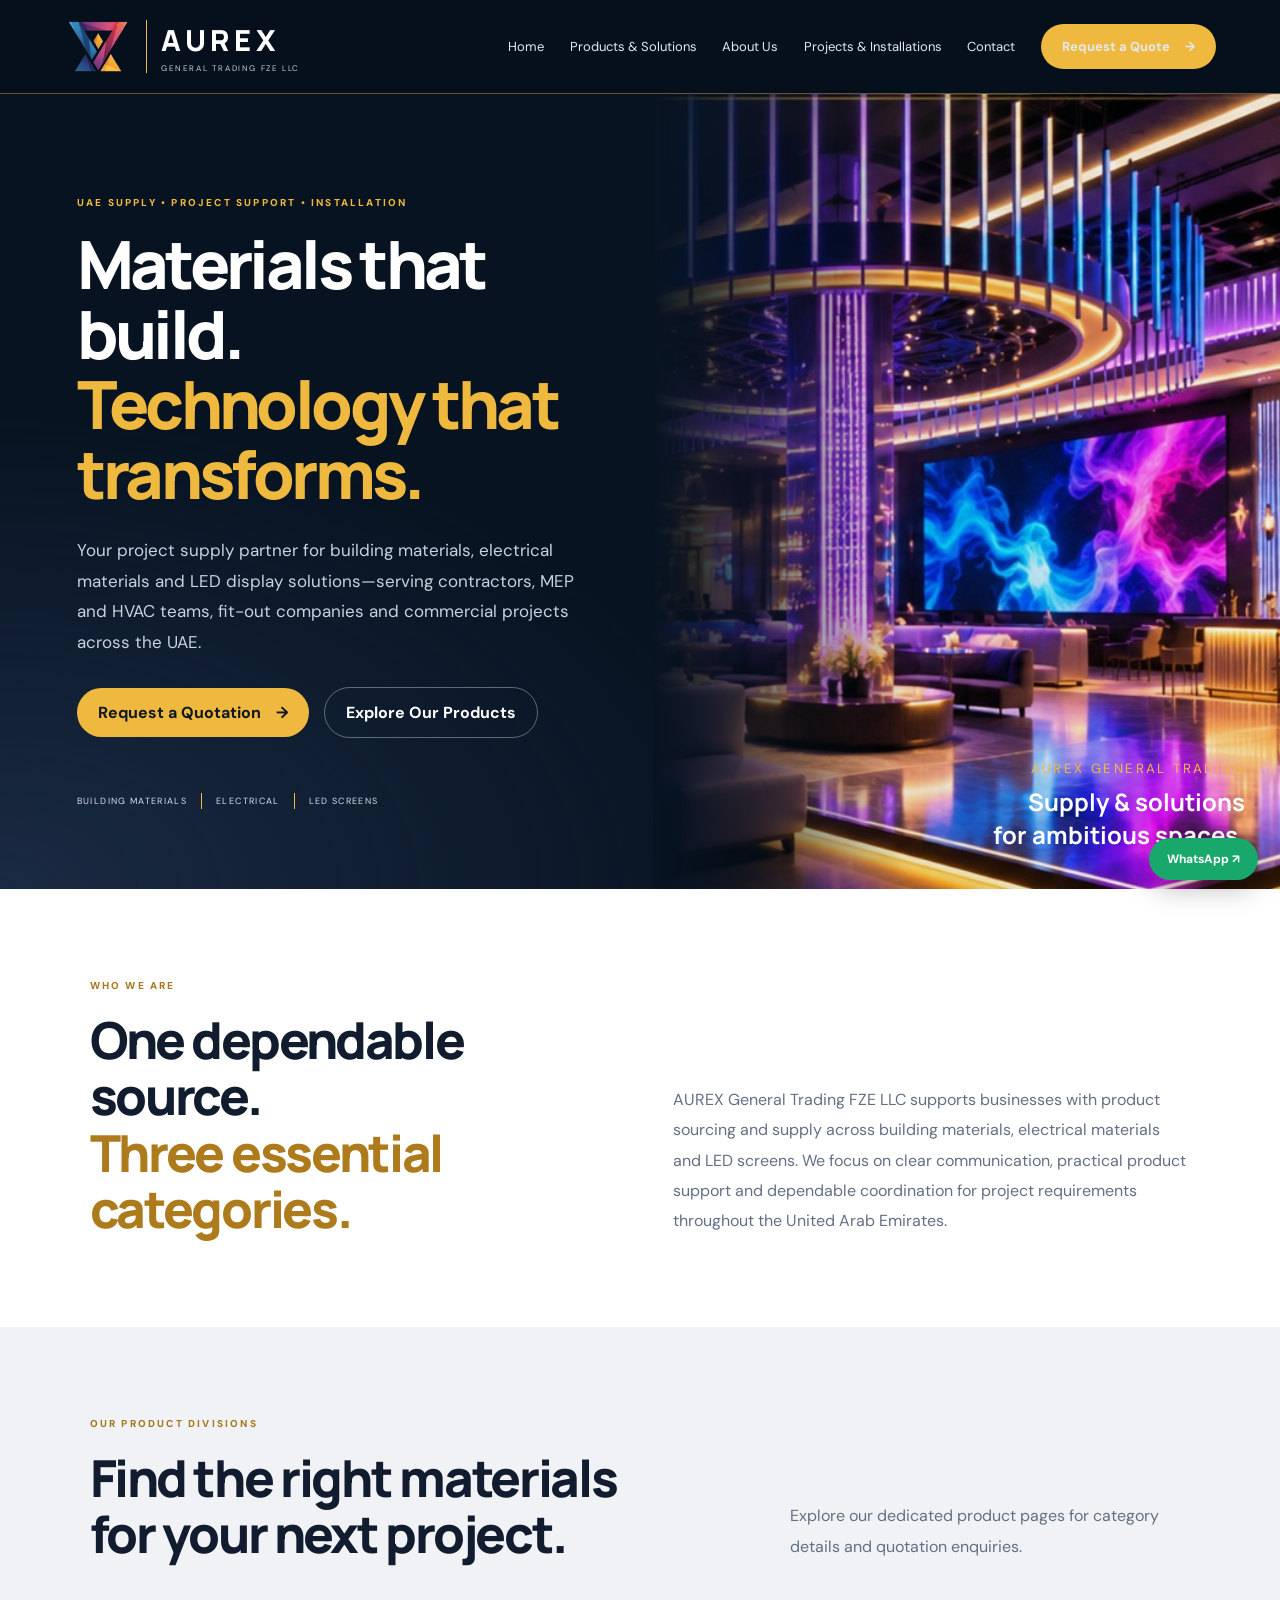
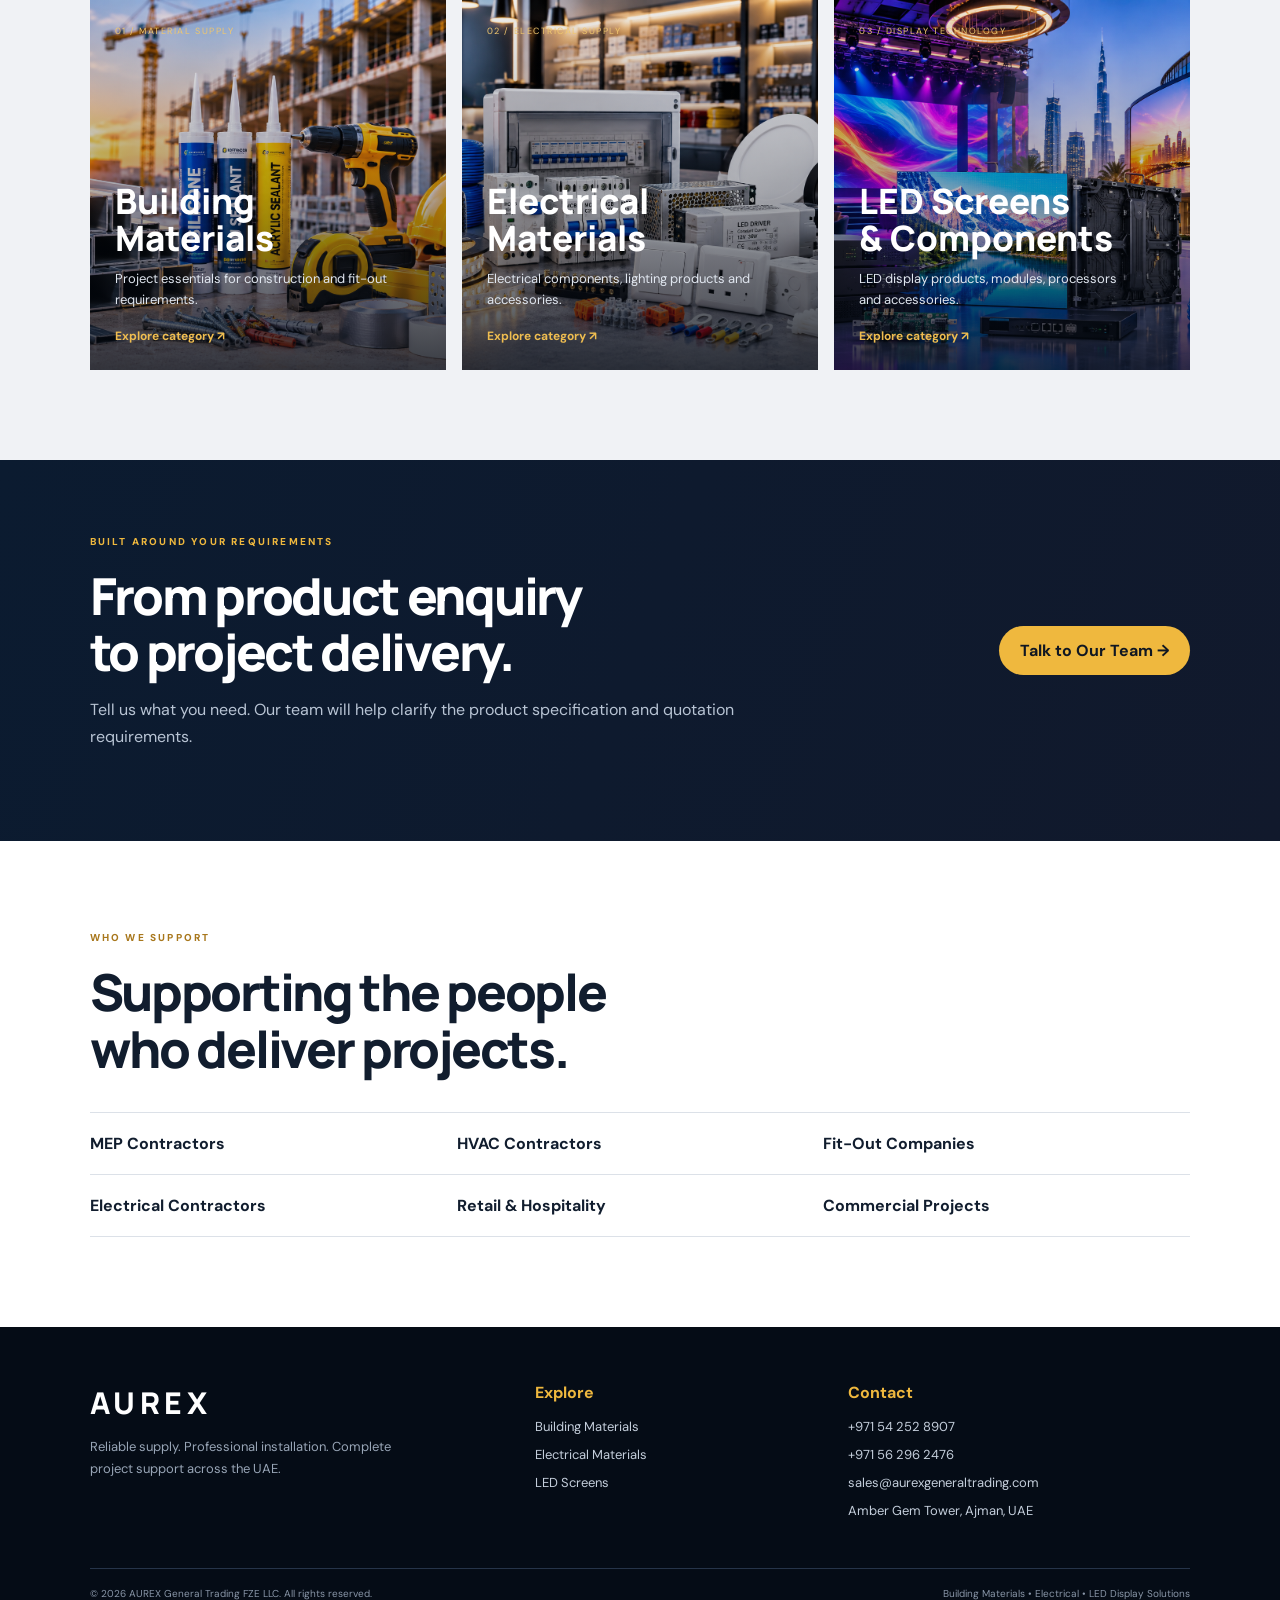
==== commit a768e0b2: "Add files via upload" ====
--- a/index.html
+++ b/index.html
@@ -144,6 +144,7 @@
     </div>
 
     <a href="about.html">About Us</a>
+    <a href="projects.html">Projects &amp; Installations</a>
     <a href="contact.html">Contact</a>
     <a class="navbutton" href="contact.html#enquiry">Request a Quote <span>→</span></a>
   </nav>
--- a/style.css
+++ b/style.css
@@ -57,16 +57,72 @@
 .section-head>p{max-width:400px}
 
 .product-cards{display:grid;grid-template-columns:repeat(3,1fr);gap:16px}
-.product-card{min-height:370px;padding:25px;display:flex;flex-direction:column;justify-content:space-between;color:white;position:relative;overflow:hidden;background:#101e32}
-.product-card:before{content:"";position:absolute;inset:0;background:linear-gradient(0deg,rgba(3,9,18,.95),rgba(3,9,18,.08) 90%)}
-.product-card>*{position:relative}
-.product-card.building{background:linear-gradient(130deg,#56616d,#182b3c 55%,#8c7650)}
-.product-card.electrical{background:linear-gradient(130deg,#243c52,#101b2a 55%,#8a641d)}
-.product-card.led{background:linear-gradient(130deg,#312a5b,#111a32 55%,#176b83)}
+
+.product-card{
+  min-height:370px;
+  padding:25px;
+  display:flex;
+  flex-direction:column;
+  justify-content:space-between;
+  color:white;
+  position:relative;
+  overflow:hidden;
+  background-color:#101e32;
+  background-size:cover;
+  background-position:center;
+  background-repeat:no-repeat;
+  isolation:isolate;
+  transition:background-position .4s ease;
+}
+
+/* Card overlay: keeps text readable without hiding images */
+.product-card:before{
+  content:"";
+  position:absolute;
+  inset:0;
+  z-index:0;
+  background:linear-gradient(
+    0deg,
+    rgba(3,9,18,.78) 0%,
+    rgba(3,9,18,.30) 48%,
+    rgba(3,9,18,.05) 100%
+  );
+}
+
+.product-card>*{
+  position:relative;
+  z-index:1;
+}
+
+/* Homepage category images */
+.product-card.building{
+  background-image:url("./assets/building-category.png") !important;
+  background-position:center center !important;
+  background-size:cover !important;
+  background-repeat:no-repeat !important;
+}
+
+.product-card.electrical{
+  background-image:url("./assets/electrical-category.png") !important;
+  background-position:center center !important;
+  background-size:cover !important;
+  background-repeat:no-repeat !important;
+}
+
+.product-card.led{
+  background-image:url("./assets/led-category.png") !important;
+  background-position:center center !important;
+  background-size:cover !important;
+  background-repeat:no-repeat !important;
+}
+
+.product-card:hover{
+  background-position:center 46% !important;
+}
 
 .number{font-size:9px;letter-spacing:.17em;color:#efc66f}
 .product-card h3{font:800 35px/1.05 Manrope;margin:0 0 12px}
-.product-card p{color:#cbd4e1;line-height:1.6;font-size:13px;max-width:280px}
+.product-card p{color:#e0e6ef;line-height:1.6;font-size:13px;max-width:280px}
 .product-card b{color:#efbd50;font-size:12px}
 
 .darkband{padding:75px clamp(24px,7vw,110px);display:flex;align-items:center;justify-content:space-between;gap:40px;background:linear-gradient(110deg,#0b1b30,#11192c);color:#fff}
@@ -191,41 +247,3 @@
 .related-link-list{display:flex;flex-wrap:wrap;gap:12px}
 .related-link-list a{display:inline-flex;padding:12px 16px;border:1px solid #d7dde6;border-radius:6px;color:#172235;font-size:13px;font-weight:700}
 .related-link-list a:hover{border-color:#c28b27;color:#9a6b18}
-
-/* Homepage category card background images */
-.product-card.building{
-  background:
-    linear-gradient(
-      0deg,
-      rgba(3,9,18,.92),
-      rgba(3,9,18,.12)
-    ),
-    url("assets/building-category.png") center / cover no-repeat;
-}
-
-.product-card.electrical{
-  background:
-    linear-gradient(
-      0deg,
-      rgba(3,9,18,.92),
-      rgba(3,9,18,.12)
-    ),
-    url("assets/electrical-category.png") center / cover no-repeat;
-}
-
-.product-card.led{
-  background:
-    linear-gradient(
-      0deg,
-      rgba(3,9,18,.92),
-      rgba(3,9,18,.12)
-    ),
-    url("assets/led-category.png") center / cover no-repeat;
-}
-
-/* Category card image presentation */
-.product-card{
-  background-size:cover;
-  background-position:center;
-  transition:background-position .4s ease;
-}
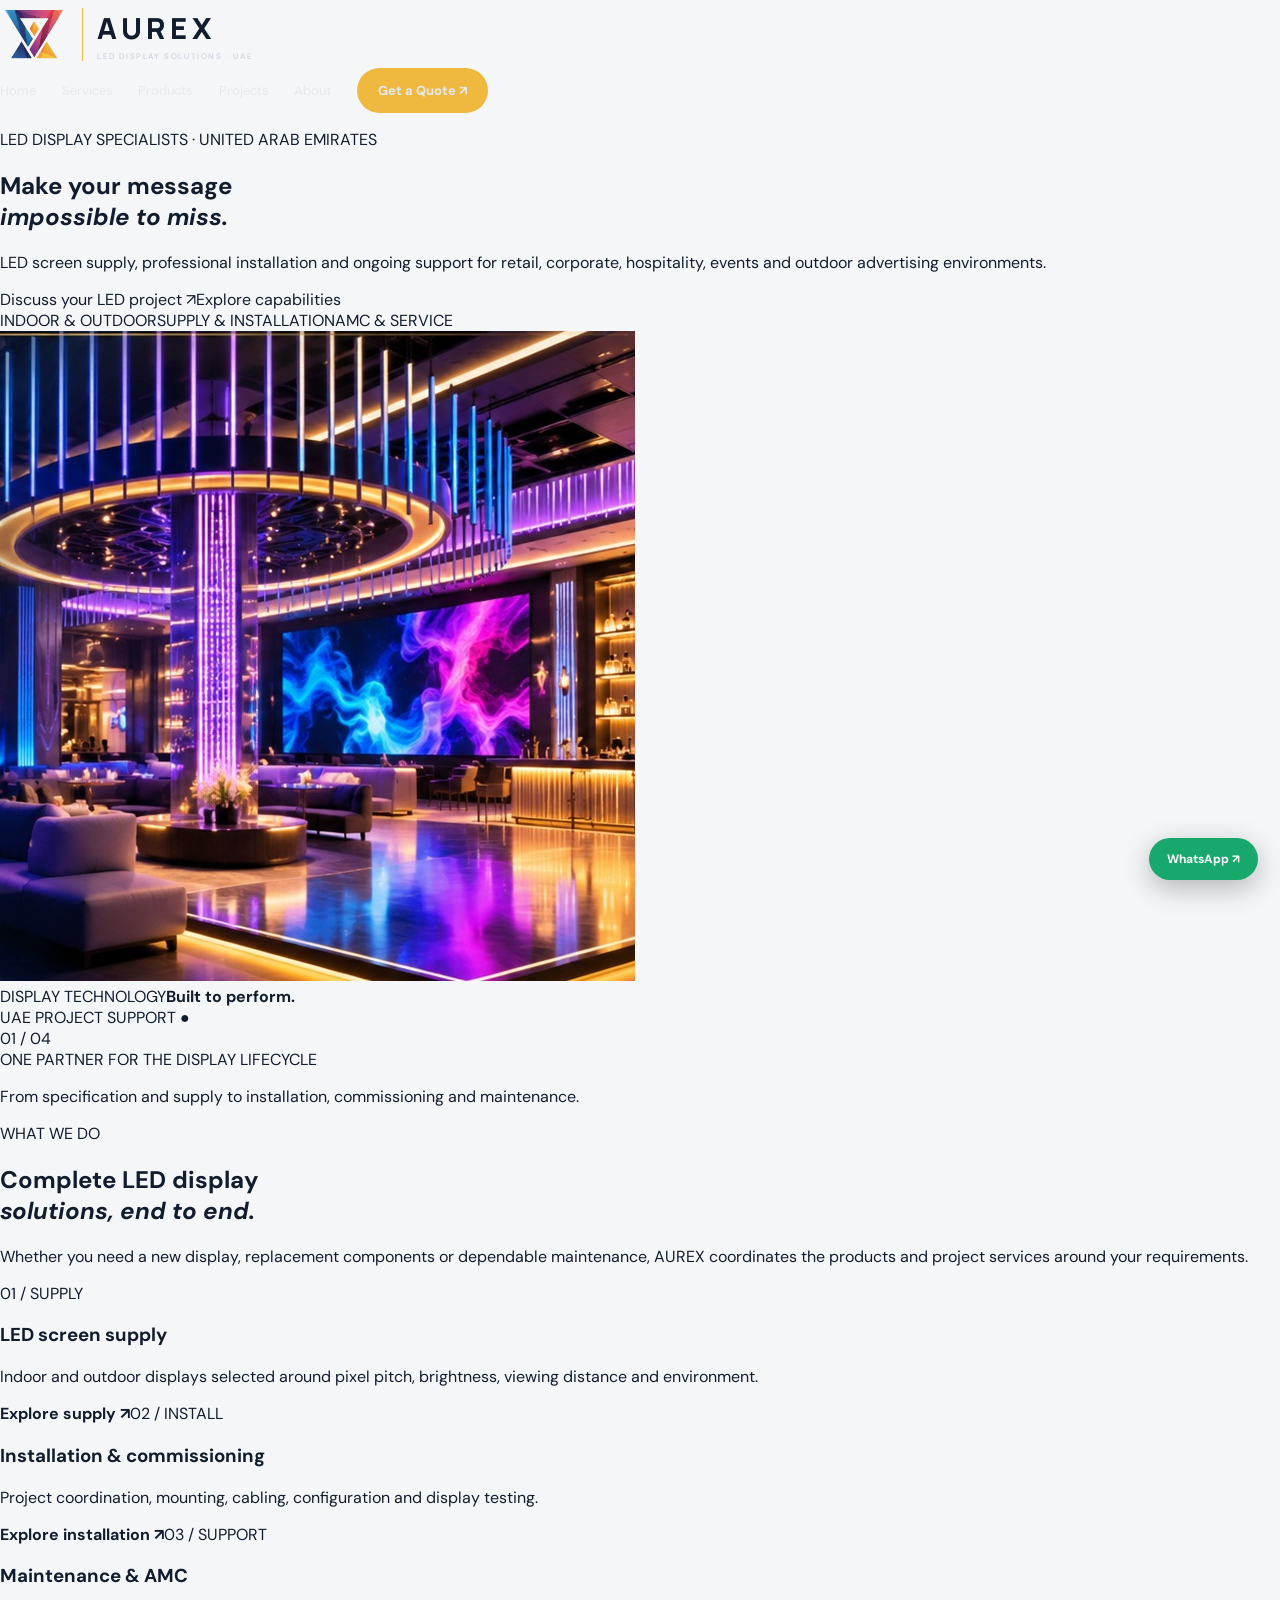
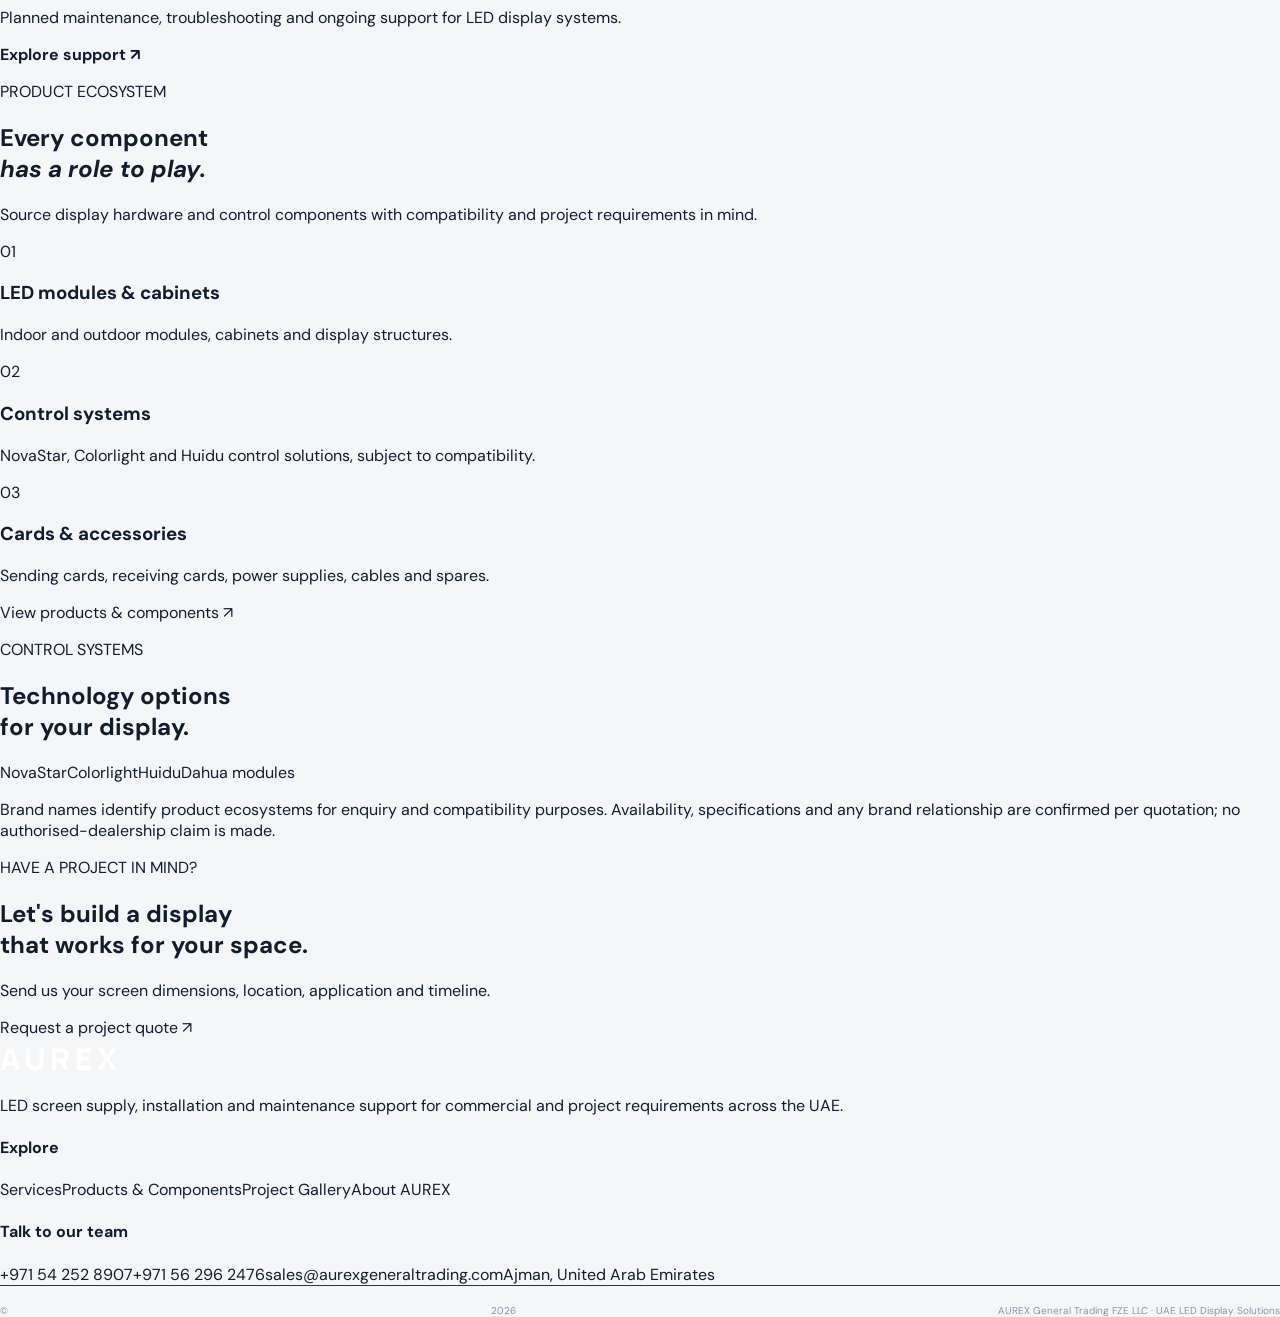
==== commit d70121fa: "Redesign AUREX homepage for UAE LED display services" ====
--- a/index.html
+++ b/index.html
@@ -1,309 +1 @@
-<!doctype html>
-<html lang="en-AE">
-<head>
-  <meta charset="UTF-8">
-  <meta name="viewport" content="width=device-width, initial-scale=1.0">
-
-  <title>Building & Electrical Materials Supplier UAE | AUREX</title>
-
-  <meta name="description" content="AUREX General Trading supplies building materials, electrical products and LED screen components across the UAE. Supporting MEP, HVAC and fit-out contractors. Request a quote.">
-  <meta name="robots" content="index, follow, max-image-preview:large">
-
-  <link rel="canonical" href="https://aurexgeneraltrading.com/">
-
-  <meta name="theme-color" content="#07111f">
-
-  <!-- Open Graph -->
-  <meta property="og:type" content="website">
-  <meta property="og:locale" content="en_AE">
-  <meta property="og:site_name" content="AUREX General Trading FZE LLC">
-  <meta property="og:title" content="Building & Electrical Materials Supplier UAE | AUREX">
-  <meta property="og:description" content="AUREX General Trading supplies building materials, electrical products and LED screen components across the UAE. Supporting MEP, HVAC and fit-out contractors. Request a quote.">
-  <meta property="og:url" content="https://aurexgeneraltrading.com/">
-  <meta property="og:image" content="https://aurexgeneraltrading.com/assets/venue-hero.jpg">
-  <meta property="og:image:alt" content="AUREX General Trading UAE — building materials, electrical products and LED display solutions">
-
-  <!-- Twitter -->
-  <meta name="twitter:card" content="summary_large_image">
-  <meta name="twitter:title" content="Building & Electrical Materials Supplier UAE | AUREX">
-  <meta name="twitter:description" content="AUREX General Trading supplies building materials, electrical products and LED screen components across the UAE. Supporting MEP, HVAC and fit-out contractors. Request a quote.">
-  <meta name="twitter:image" content="https://aurexgeneraltrading.com/assets/venue-hero.jpg">
-
-  <!-- Favicon -->
-  <link rel="icon" type="image/png" href="assets/aurex-logo.png">
-
-  <!-- Fonts -->
-  <link rel="preconnect" href="https://fonts.googleapis.com">
-  <link rel="preconnect" href="https://fonts.gstatic.com" crossorigin>
-  <link href="https://fonts.googleapis.com/css2?family=DM+Sans:wght@400;500;600;700;800&family=Manrope:wght@400;500;600;700;800&display=swap" rel="stylesheet">
-
-  <!-- Updated Stylesheet -->
-  <link rel="stylesheet" href="style.css?v=2">
-
-  <!-- Hero image preload -->
-  <link rel="preload" as="image" href="assets/venue-hero.jpg" fetchpriority="high">
-
-  <!-- Structured Data -->
-  <script type="application/ld+json">
-  {
-    "@context": "https://schema.org",
-    "@graph": [
-      {
-        "@type": "Organization",
-        "@id": "https://aurexgeneraltrading.com/#organization",
-        "name": "AUREX General Trading FZE LLC",
-        "url": "https://aurexgeneraltrading.com/",
-        "logo": {
-          "@type": "ImageObject",
-          "url": "https://aurexgeneraltrading.com/assets/aurex-logo.png"
-        },
-        "email": "sales@aurexgeneraltrading.com",
-        "telephone": [
-          "+971542528907",
-          "+971562962476"
-        ],
-        "address": {
-          "@type": "PostalAddress",
-          "streetAddress": "Office CWS-1V-224656, 26th Floor, Amber Gem Tower, Sheikh Khalifa Street",
-          "addressLocality": "Ajman",
-          "addressRegion": "Ajman",
-          "addressCountry": "AE"
-        },
-        "areaServed": {
-          "@type": "Country",
-          "name": "United Arab Emirates"
-        },
-        "contactPoint": [
-          {
-            "@type": "ContactPoint",
-            "contactType": "sales enquiries",
-            "telephone": "+971542528907",
-            "email": "sales@aurexgeneraltrading.com",
-            "availableLanguage": ["English", "Arabic"]
-          },
-          {
-            "@type": "ContactPoint",
-            "contactType": "sales enquiries",
-            "telephone": "+971562962476",
-            "availableLanguage": ["English", "Arabic"]
-          }
-        ]
-      },
-      {
-        "@type": "WebSite",
-        "@id": "https://aurexgeneraltrading.com/#website",
-        "url": "https://aurexgeneraltrading.com/",
-        "name": "AUREX General Trading FZE LLC",
-        "publisher": {
-          "@id": "https://aurexgeneraltrading.com/#organization"
-        },
-        "inLanguage": "en-AE"
-      },
-      {
-        "@type": "WebPage",
-        "@id": "https://aurexgeneraltrading.com/#webpage",
-        "url": "https://aurexgeneraltrading.com/",
-        "name": "AUREX General Trading | Building, Electrical & LED Solutions",
-        "description": "AUREX General Trading supplies building materials, electrical products and LED screen components across the UAE. Supporting MEP, HVAC and fit-out contractors. Request a quote.",
-        "isPartOf": {
-          "@id": "https://aurexgeneraltrading.com/#website"
-        },
-        "about": {
-          "@id": "https://aurexgeneraltrading.com/#organization"
-        },
-        "inLanguage": "en-AE"
-      }
-    ]
-  }
-  </script>
-</head>
-
-<body>
-
-<header class="header">
-  <a class="brand" href="index.html">
-    <img src="assets/aurex-logo.png" alt="AUREX General Trading logo">
-    <span>
-      <b>AUREX</b>
-      <small>GENERAL TRADING FZE LLC</small>
-    </span>
-  </a>
-
-  <button class="menu" aria-label="Open navigation" aria-expanded="false">☰</button>
-
-  <nav class="nav">
-    <a href="index.html">Home</a>
-
-    <div class="navdrop">
-      <a href="index.html#products">Products &amp; Solutions</a>
-      <div class="dropdown">
-        <a href="building-materials.html">Building Materials</a>
-        <a href="electrical-materials.html">Electrical Materials</a>
-        <a href="led-screens.html">LED Screens</a>
-      </div>
-    </div>
-
-    <a href="about.html">About Us</a>
-    <a href="projects.html">Projects &amp; Installations</a>
-    <a href="contact.html">Contact</a>
-    <a class="navbutton" href="contact.html#enquiry">Request a Quote <span>→</span></a>
-  </nav>
-</header>
-
-<main>
-
-  <!-- Homepage Hero -->
-  <section class="homehero">
-    <div class="hero-copy">
-      <p class="kicker">UAE SUPPLY • PROJECT SUPPORT • INSTALLATION</p>
-
-      <h1>Materials that build.<br><em>Technology that transforms.</em></h1>
-
-      <p class="lead">
-        Your project supply partner for building materials, electrical materials and LED display solutions—serving contractors, MEP and HVAC teams, fit-out companies and commercial projects across the UAE.
-      </p>
-
-      <div class="actions">
-        <a class="btn gold" href="contact.html#enquiry">Request a Quotation <span>→</span></a>
-        <a class="btn ghost" href="#products">Explore Our Products</a>
-      </div>
-
-      <div class="trustline">
-        <span>BUILDING MATERIALS</span>
-        <i></i>
-        <span>ELECTRICAL</span>
-        <i></i>
-        <span>LED SCREENS</span>
-      </div>
-    </div>
-
-    <div class="hero-photo">
-      <div class="photo-note">
-        <small>AUREX GENERAL TRADING</small>
-        <b>Supply &amp; solutions<br>for ambitious spaces.</b>
-      </div>
-    </div>
-  </section>
-
-  <!-- Introduction -->
-  <section class="intro section">
-    <div>
-      <p class="kicker dark">WHO WE ARE</p>
-      <h2>One dependable source.<br><em>Three essential categories.</em></h2>
-    </div>
-
-    <p>
-      AUREX General Trading FZE LLC supports businesses with product sourcing and supply across building materials, electrical materials and LED screens. We focus on clear communication, practical product support and dependable coordination for project requirements throughout the United Arab Emirates.
-    </p>
-  </section>
-
-  <!-- Product Categories -->
-  <section class="section product-section" id="products">
-    <div class="section-head">
-      <div>
-        <p class="kicker dark">OUR PRODUCT DIVISIONS</p>
-        <h2>Find the right materials<br>for your next project.</h2>
-      </div>
-
-      <p>Explore our dedicated product pages for category details and quotation enquiries.</p>
-    </div>
-
-    <div class="product-cards">
-
-      <a class="product-card building" href="building-materials.html">
-        <span class="number">01 / MATERIAL SUPPLY</span>
-        <div>
-          <h3>Building<br>Materials</h3>
-          <p>Project essentials for construction and fit-out requirements.</p>
-          <b>Explore category ↗</b>
-        </div>
-      </a>
-
-      <a class="product-card electrical" href="electrical-materials.html">
-        <span class="number">02 / ELECTRICAL SUPPLY</span>
-        <div>
-          <h3>Electrical<br>Materials</h3>
-          <p>Electrical components, lighting products and accessories.</p>
-          <b>Explore category ↗</b>
-        </div>
-      </a>
-
-      <a class="product-card led" href="led-screens.html">
-        <span class="number">03 / DISPLAY TECHNOLOGY</span>
-        <div>
-          <h3>LED Screens<br>&amp; Components</h3>
-          <p>LED display products, modules, processors and accessories.</p>
-          <b>Explore category ↗</b>
-        </div>
-      </a>
-
-    </div>
-  </section>
-
-  <!-- Project Support -->
-  <section class="darkband">
-    <div>
-      <p class="kicker">BUILT AROUND YOUR REQUIREMENTS</p>
-      <h2>From product enquiry<br>to project delivery.</h2>
-      <p>Tell us what you need. Our team will help clarify the product specification and quotation requirements.</p>
-    </div>
-
-    <a class="btn gold" href="contact.html#enquiry">Talk to Our Team →</a>
-  </section>
-
-  <!-- Industries -->
-  <section class="section sectors">
-    <p class="kicker dark">WHO WE SUPPORT</p>
-    <h2>Supporting the people<br>who deliver projects.</h2>
-
-    <div class="sector-list">
-      <span>MEP Contractors</span>
-      <span>HVAC Contractors</span>
-      <span>Fit-Out Companies</span>
-      <span>Electrical Contractors</span>
-      <span>Retail &amp; Hospitality</span>
-      <span>Commercial Projects</span>
-    </div>
-  </section>
-
-</main>
-
-<!-- Footer -->
-<footer class="footer">
-  <div class="footer-top">
-
-    <div>
-      <a class="footbrand" href="index.html">AUREX</a>
-      <p>Reliable supply. Professional installation. Complete project support across the UAE.</p>
-    </div>
-
-    <div>
-      <h4>Explore</h4>
-      <a href="building-materials.html">Building Materials</a>
-      <a href="electrical-materials.html">Electrical Materials</a>
-      <a href="led-screens.html">LED Screens</a>
-    </div>
-
-    <div>
-      <h4>Contact</h4>
-      <a href="tel:+971542528907">+971 54 252 8907</a>
-      <a href="tel:+971562962476">+971 56 296 2476</a>
-      <a href="mailto:sales@aurexgeneraltrading.com">sales@aurexgeneraltrading.com</a>
-      <a target="_blank" rel="noopener" href="https://www.google.com/maps/search/?api=1&query=Amber+Gem+Tower+Sheikh+Khalifa+Street+Ajman+UAE">Amber Gem Tower, Ajman, UAE</a>
-    </div>
-
-  </div>
-
-  <div class="footer-bottom">
-    <span>© <span id="year"></span> AUREX General Trading FZE LLC. All rights reserved.</span>
-    <span>Building Materials • Electrical • LED Display Solutions</span>
-  </div>
-</footer>
-
-<!-- WhatsApp -->
-<a class="whatsapp" href="https://wa.me/971542528907?text=Hello%20AUREX%2C%20I%20would%20like%20to%20request%20a%20quotation." target="_blank" rel="noopener" aria-label="Chat with AUREX on WhatsApp">WhatsApp ↗</a>
-
-<script src="script.js"></script>
-
-</body>
-</html>
+<!doctype html><html lang="en-AE"><head><meta charset="utf-8"><meta name="viewport" content="width=device-width,initial-scale=1"><title>AUREX | LED Screen Supply, Installation & AMC UAE</title><meta name="description" content="AUREX supplies and installs indoor and outdoor LED screens across the UAE, with controllers, modules, project support and annual maintenance contracts."><meta name="robots" content="index,follow"><link rel="canonical" href="https://www.aurexgeneraltrading.com/"><link rel="icon" href="assets/aurex-logo.png"><link rel="preconnect" href="https://fonts.googleapis.com"><link rel="preconnect" href="https://fonts.gstatic.com" crossorigin><link href="https://fonts.googleapis.com/css2?family=DM+Sans:wght@400;500;600;700;800&family=Manrope:wght@500;600;700;800&display=swap" rel="stylesheet"><link rel="stylesheet" href="style.css"></head><body><header class="site-header"><a class="brand" href="index.html"><img src="assets/aurex-logo.png" alt="AUREX logo"><span><b>AUREX</b><small>LED DISPLAY SOLUTIONS · UAE</small></span></a><button class="menu" aria-label="Toggle menu" aria-expanded="false">☰</button><nav class="nav"><a href="index.html">Home</a><a href="services.html">Services</a><a href="products.html">Products</a><a href="projects.html">Projects</a><a href="about.html">About</a><a class="navbutton" href="contact.html#enquiry">Get a Quote ↗</a></nav></header><main><section class="hero-led"><div class="hero-content"><p class="eyebrow"><i></i> LED DISPLAY SPECIALISTS · UNITED ARAB EMIRATES</p><h1>Make your message<br><em>impossible to miss.</em></h1><p class="hero-sub">LED screen supply, professional installation and ongoing support for retail, corporate, hospitality, events and outdoor advertising environments.</p><div class="hero-actions"><a class="btn-primary" href="contact.html#enquiry">Discuss your LED project <span>↗</span></a><a class="btn-secondary" href="projects.html">Explore capabilities</a></div><div class="hero-proof"><span>INDOOR &amp; OUTDOOR</span><b></b><span>SUPPLY &amp; INSTALLATION</span><b></b><span>AMC &amp; SERVICE</span></div></div><div class="hero-visual"><div class="screen-frame"><img src="assets/venue-hero.jpg" alt="Large-format LED display in a venue"><div class="scanline"></div><div class="screen-caption"><span>DISPLAY TECHNOLOGY</span><strong>Built to perform.</strong></div></div><div class="floating-tag">UAE PROJECT SUPPORT <span>●</span></div></div><div class="hero-index">01 <span>/</span> 04</div></section><section class="intro-strip"><span>ONE PARTNER FOR THE DISPLAY LIFECYCLE</span><p>From specification and supply to installation, commissioning and maintenance.</p></section><section class="section-wrap"><div class="section-heading"><div><p class="eyebrow dark">WHAT WE DO</p><h2>Complete LED display<br><em>solutions, end to end.</em></h2></div><p>Whether you need a new display, replacement components or dependable maintenance, AUREX coordinates the products and project services around your requirements.</p></div><div class="service-grid"><a class="feature-card" href="services.html#supply"><span class="card-index">01 / SUPPLY</span><div class="feature-img supply-img"></div><h3>LED screen supply</h3><p>Indoor and outdoor displays selected around pixel pitch, brightness, viewing distance and environment.</p><b>Explore supply ↗</b></a><a class="feature-card" href="services.html#installation"><span class="card-index">02 / INSTALL</span><div class="feature-img install-img"></div><h3>Installation &amp; commissioning</h3><p>Project coordination, mounting, cabling, configuration and display testing.</p><b>Explore installation ↗</b></a><a class="feature-card" href="services.html#maintenance"><span class="card-index">03 / SUPPORT</span><div class="feature-img support-img"></div><h3>Maintenance &amp; AMC</h3><p>Planned maintenance, troubleshooting and ongoing support for LED display systems.</p><b>Explore support ↗</b></a></div></section><section class="dark-section"><div class="section-heading"><div><p class="eyebrow">PRODUCT ECOSYSTEM</p><h2>Every component<br><em>has a role to play.</em></h2></div><p>Source display hardware and control components with compatibility and project requirements in mind.</p></div><div class="product-row"><div><span>01</span><h3>LED modules &amp; cabinets</h3><p>Indoor and outdoor modules, cabinets and display structures.</p></div><div><span>02</span><h3>Control systems</h3><p>NovaStar, Colorlight and Huidu control solutions, subject to compatibility.</p></div><div><span>03</span><h3>Cards &amp; accessories</h3><p>Sending cards, receiving cards, power supplies, cables and spares.</p></div></div><a class="text-link" href="products.html">View products &amp; components ↗</a></section><section class="brand-band"><div><p class="eyebrow dark">CONTROL SYSTEMS</p><h2>Technology options<br>for your display.</h2></div><div class="brand-list"><span>NovaStar</span><span>Colorlight</span><span>Huidu</span><span>Dahua modules</span></div><p class="small-note">Brand names identify product ecosystems for enquiry and compatibility purposes. Availability, specifications and any brand relationship are confirmed per quotation; no authorised-dealership claim is made.</p></section><section class="cta-band"><div><p class="eyebrow">HAVE A PROJECT IN MIND?</p><h2>Let's build a display<br>that works for your space.</h2><p>Send us your screen dimensions, location, application and timeline.</p></div><a class="btn-primary" href="contact.html#enquiry">Request a project quote ↗</a></section></main><footer class="site-footer"><div class="footer-main"><div><a class="footbrand" href="index.html">AUREX</a><p>LED screen supply, installation and maintenance support for commercial and project requirements across the UAE.</p></div><div><h4>Explore</h4><a href="services.html">Services</a><a href="products.html">Products &amp; Components</a><a href="projects.html">Project Gallery</a><a href="about.html">About AUREX</a></div><div><h4>Talk to our team</h4><a href="tel:+971542528907">+971 54 252 8907</a><a href="tel:+971562962476">+971 56 296 2476</a><a href="mailto:sales@aurexgeneraltrading.com">sales@aurexgeneraltrading.com</a><span>Ajman, United Arab Emirates</span></div></div><div class="footer-bottom">© <span id="year"></span> AUREX General Trading FZE LLC · UAE LED Display Solutions</div></footer><a class="whatsapp" href="https://wa.me/971542528907?text=Hello%20AUREX%2C%20I%20need%20an%20LED%20screen%20quotation." target="_blank" rel="noopener">WhatsApp ↗</a><script src="script.js"></script></body></html>
